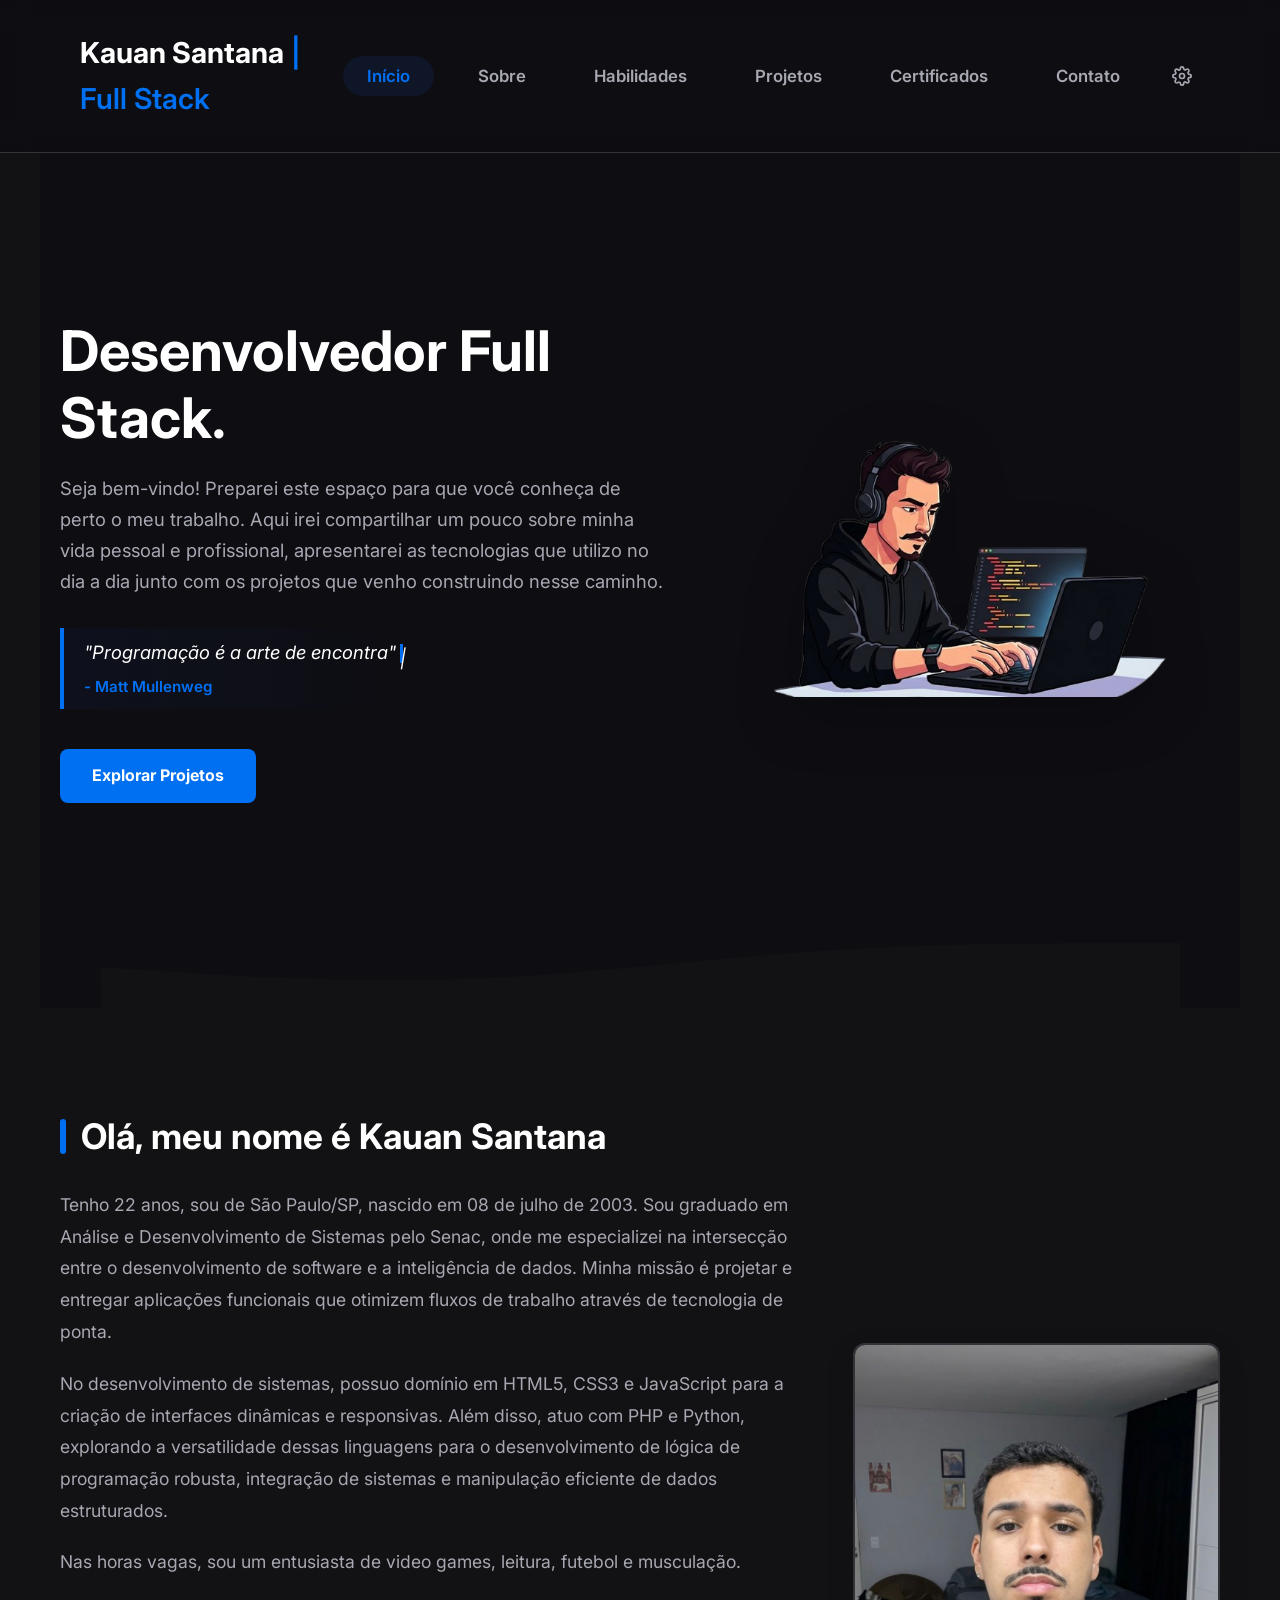
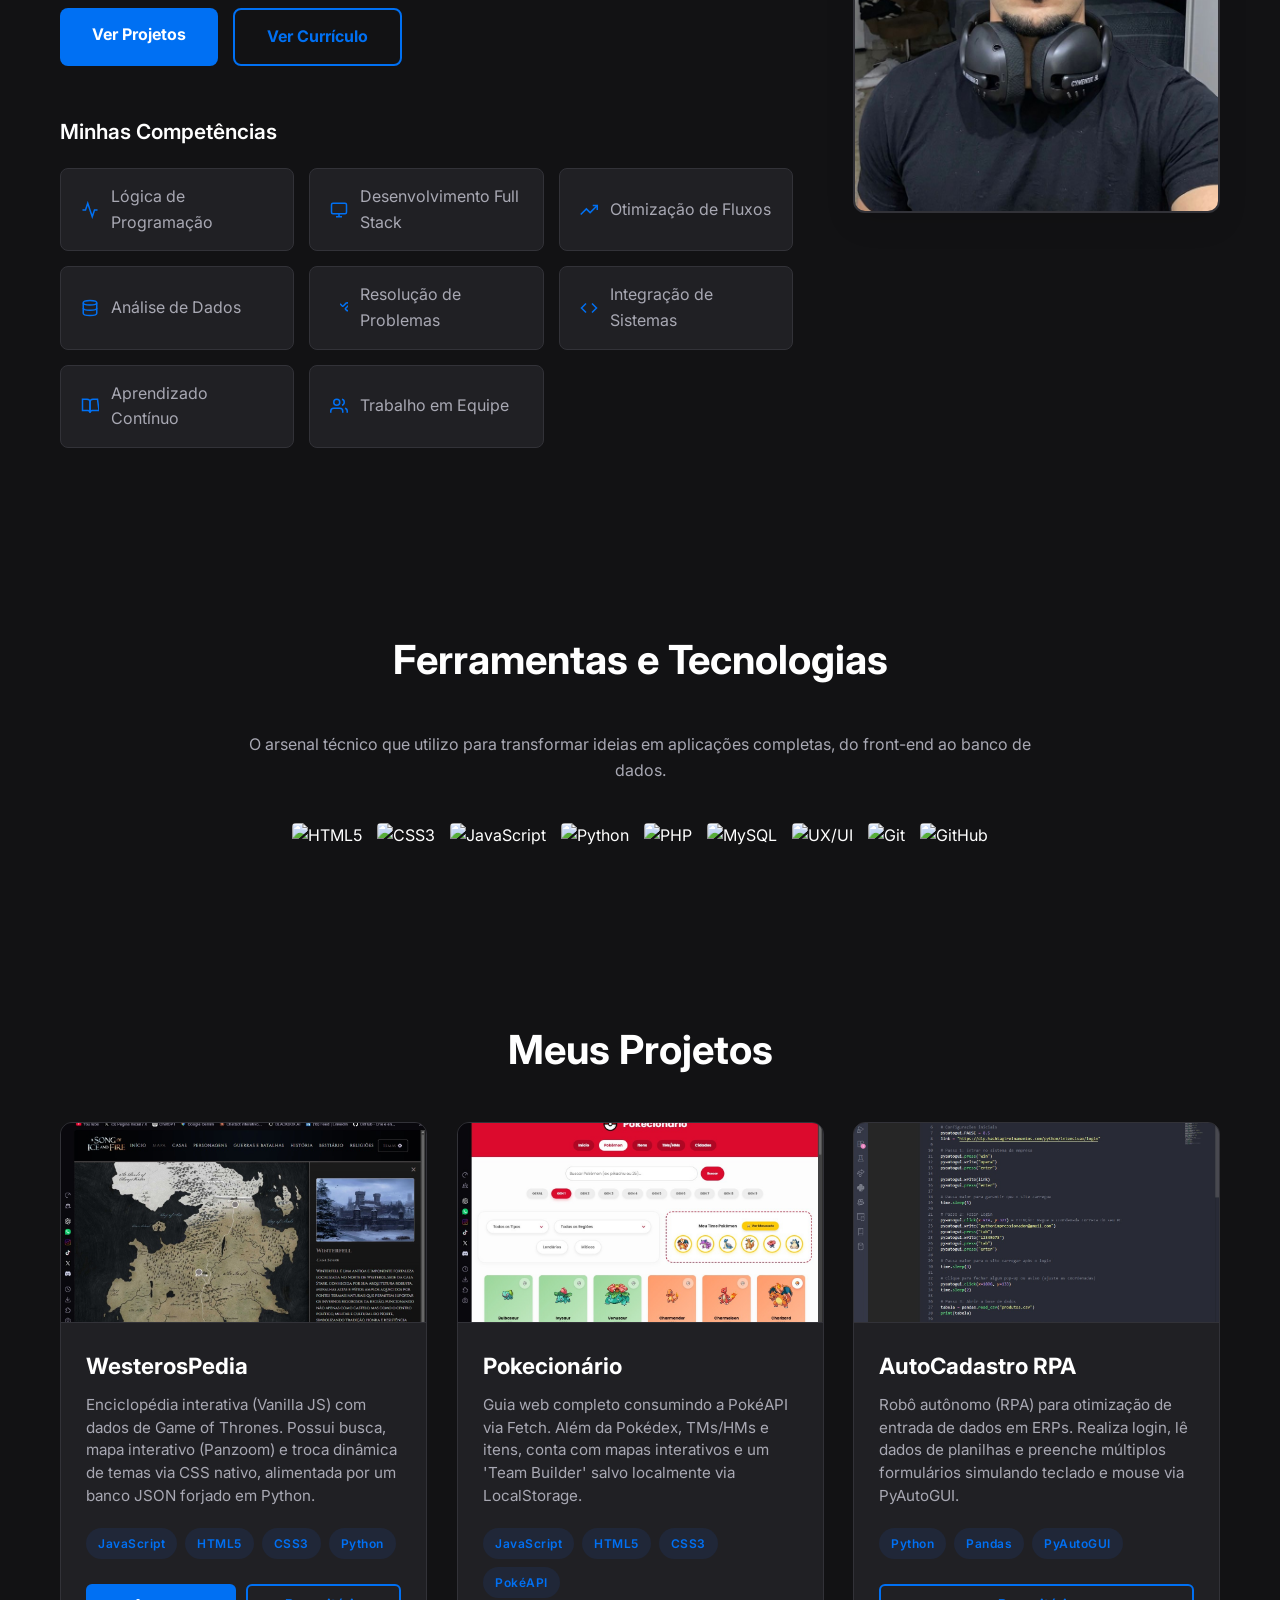
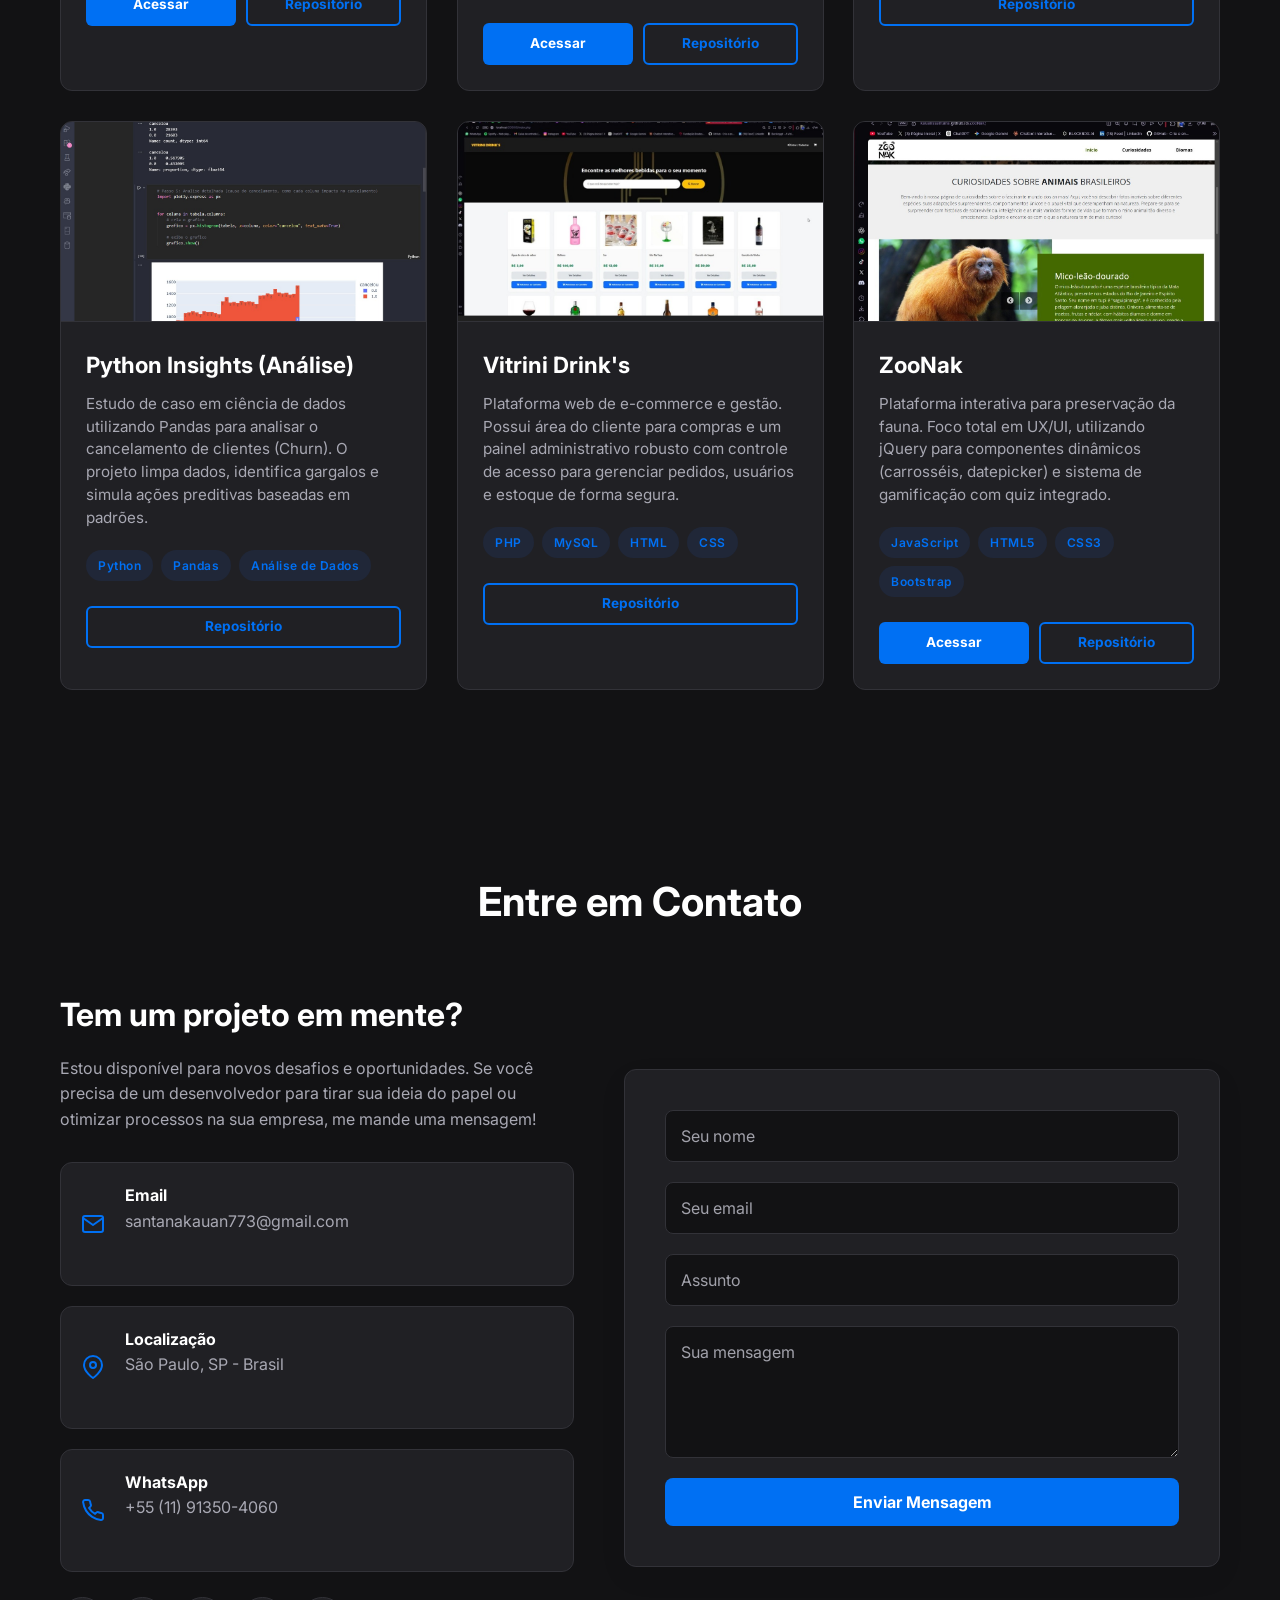
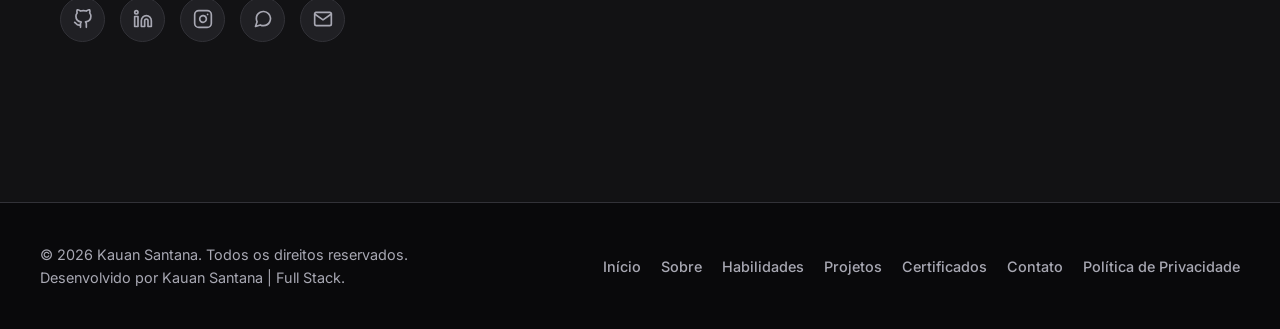
==== index.html @ 3b760c07 "commit teste" ====
<!DOCTYPE html>
<html lang="pt-BR">
<head>
    <meta charset="UTF-8">
    <meta name="viewport" content="width=device-width, initial-scale=1.0">
    <title>Kauan Santana │ Desenvolvedor Full Stack</title>
    
    <link rel="icon" type="image/jpeg" href="imagens/icone.jpg">
    <link rel="stylesheet" href="style.css">
    <link href="https://fonts.googleapis.com/css2?family=Inter:wght@400;600;700&display=swap" rel="stylesheet">
</head>
<body>

    <header>
        <div class="logo">Kauan Santana<span class="destaque"> | Full Stack</span></div>
        <nav>
            <ul>
                <li><a href="#inicio" class="ativo" data-i18n="nav_home">Início</a></li>
                <li><a href="#sobre" data-i18n="nav_about">Sobre</a></li>
                <li><a href="#habilidades" data-i18n="nav_skills">Habilidades</a></li>
                <li><a href="#projetos" data-i18n="nav_projects">Projetos</a></li>
                <li><a href="https://www.linkedin.com/in/kauan-santana-ab8915325/details/certifications/" target="_blank" data-i18n="nav_certs">Certificados</a></li>
                <li><a href="#contato" data-i18n="nav_contact">Contato</a></li>
                
                <li class="settings-menu">
                    <button id="settings-btn" aria-label="Configurações">
                        <svg width="20" height="20" viewBox="0 0 24 24" fill="none" stroke="currentColor" stroke-width="2" stroke-linecap="round" stroke-linejoin="round">
                            <circle cx="12" cy="12" r="3"></circle>
                            <path d="M19.4 15a1.65 1.65 0 0 0 .33 1.82l.06.06a2 2 0 0 1 0 2.83 2 2 0 0 1-2.83 0l-.06-.06a1.65 1.65 0 0 0-1.82-.33 1.65 1.65 0 0 0-1 1.51V21a2 2 0 0 1-2 2 2 2 0 0 1-2-2v-.09A1.65 1.65 0 0 0 9 19.4a1.65 1.65 0 0 0-1.82.33l-.06.06a2 2 0 0 1-2.83 0 2 2 0 0 1 0-2.83l.06-.06a1.65 1.65 0 0 0 .33-1.82 1.65 1.65 0 0 0-1.51-1H3a2 2 0 0 1-2-2 2 2 0 0 1 2-2h.09A1.65 1.65 0 0 0 4.6 9a1.65 1.65 0 0 0-.33-1.82l-.06-.06a2 2 0 0 1 0-2.83 2 2 0 0 1 2.83 0l.06.06a1.65 1.65 0 0 0 1.82.33H9a1.65 1.65 0 0 0 1-1.51V3a2 2 0 0 1 2-2 2 2 0 0 1 2 2v.09a1.65 1.65 0 0 0 1 1.51 1.65 1.65 0 0 0 1.82-.33l.06-.06a2 2 0 0 1 2.83 0 2 2 0 0 1 0 2.83l-.06.06a1.65 1.65 0 0 0-.33 1.82V9a1.65 1.65 0 0 0 1.51 1H21a2 2 0 0 1 2 2 2 2 0 0 1-2 2h-.09a1.65 1.65 0 0 0-1.51 1z"></path>
                        </svg>
                    </button>
                    
                    <div id="settings-dropdown" class="dropdown-content hidden">
                        <div class="setting-group">
                            <label data-i18n="config_theme">Tema:</label>
                            <select id="theme-select">
                                <option value="dark" data-i18n="theme_dark">Dark</option>
                                <option value="light" data-i18n="theme_light">Light</option>
                            </select>
                        </div>
                        <div class="setting-group">
                            <label data-i18n="config_lang">Idioma:</label>
                            <select id="lang-select">
                                <option value="pt">Português</option>
                                <option value="en">English</option>
                            </select>
                        </div>
                    </div>
                </li>
            </ul>
        </nav>
    </header>

    <section id="inicio" class="hero">
        <div class="hero-container">
            
            <div class="hero-texto">
                <h1 data-i18n="hero_title">Desenvolvedor Full Stack.</h1>
                
                <p class="hero-welcome" data-i18n="hero_welcome">Seja bem-vindo! Preparei este espaço para que você conheça de perto o meu trabalho. Aqui irei compartilhar um pouco sobre minha vida pessoal e profissional, apresentarei as tecnologias que utilizo no dia a dia junto com os projetos que venho construindo nesse caminho.</p>

                <div class="typing-container">
                    "<span id="typing-text"></span>"<span class="cursor">|</span> <br><strong>- Matt Mullenweg</strong>
                </div>

                <div class="hero-botoes">
                    <a href="#projetos" class="btn" data-i18n="hero_btn1">Explorar Projetos</a>
                </div>
            </div>

            <div class="hero-imagem">
                <img src="imagens/banner.png" alt="Ilustração Kauan Santana" class="hero-banner">
            </div>
        </div>

        <div class="hero-curve">
            <svg viewBox="0 0 1440 120" fill="none" xmlns="http://www.w3.org/2000/svg">
                <path d="M0,64L80,69.3C160,75,320,85,480,80C640,75,800,53,960,42.7C1120,32,1280,32,1360,32L1440,32L1440,120L1360,120C1280,120,1120,120,960,120C800,120,640,120,480,120C320,120,160,120,80,120L0,120Z" fill="currentColor"></path>
            </svg>
        </div>
    </section>

    <section id="sobre" class="sobre-section">
        <div class="sobre-container">
            
            <div class="sobre-texto">
                <div class="sobre-header">
                    <span class="barra-azul"></span>
                    <h3 data-i18n="about_title">Olá, meu nome é Kauan Santana</h3>
                </div>
                
                <p data-i18n="about_p1">Tenho 22 anos, sou de São Paulo/SP, nascido em 08 de julho de 2003. Sou graduado em Análise e Desenvolvimento de Sistemas pelo Senac, onde me especializei na intersecção entre o desenvolvimento de software e a inteligência de dados. Minha missão é projetar e entregar aplicações funcionais que otimizem fluxos de trabalho através de tecnologia de ponta.</p>
                
                <p data-i18n="about_p2">No desenvolvimento de sistemas, possuo domínio em HTML5, CSS3 e JavaScript para a criação de interfaces dinâmicas e responsivas. Além disso, atuo com PHP e Python, explorando a versatilidade dessas linguagens para o desenvolvimento de lógica de programação robusta, integração de sistemas e manipulação eficiente de dados estruturados.</p>
                
                <p data-i18n="about_p3">Nas horas vagas, sou um entusiasta de video games, leitura, futebol e musculação.</p>

                <div class="sobre-botoes">
                    <a href="#projetos" class="btn" data-i18n="about_btn1">Ver Projetos</a>
                    <a href="https://drive.google.com/file/d/1R3g9E_vqdzF46oTMF7gUCx6yBJMpSWuJ/view?usp=sharing" target="_blank" class="btn-secundario" data-i18n="about_btn2">Ver Currículo</a>
                </div>

                <div class="sobre-skills">
                    <h4 data-i18n="comp_title">Minhas Competências</h4>
                    <ul>
                        <li><svg viewBox="0 0 24 24" fill="none" stroke="currentColor" stroke-width="2"><polyline points="22 12 18 12 15 21 9 3 6 12 2 12"></polyline></svg> <span data-i18n="c1">Lógica de Programação</span></li>
                        <li><svg viewBox="0 0 24 24" fill="none" stroke="currentColor" stroke-width="2"><rect x="2" y="3" width="20" height="14" rx="2" ry="2"></rect><line x1="8" y1="21" x2="16" y2="21"></line><line x1="12" y1="17" x2="12" y2="21"></line></svg> <span data-i18n="c2">Desenvolvimento Full Stack</span></li>
                        <li><svg viewBox="0 0 24 24" fill="none" stroke="currentColor" stroke-width="2"><polyline points="23 6 13.5 15.5 8.5 10.5 1 18"></polyline><polyline points="17 6 23 6 23 12"></polyline></svg> <span data-i18n="c3">Otimização de Fluxos</span></li>
                        <li><svg viewBox="0 0 24 24" fill="none" stroke="currentColor" stroke-width="2"><ellipse cx="12" cy="5" rx="9" ry="3"></ellipse><path d="M21 12c0 1.66-4 3-9 3s-9-1.34-9-3"></path><path d="M3 5v14c0 1.66 4 3 9 3s9-1.34 9-3V5"></path></svg> <span data-i18n="c4">Análise de Dados</span></li>
                        <li><svg viewBox="0 0 24 24" fill="none" stroke="currentColor" stroke-width="2"><path d="M14.7 6.3a1 1 0 0 0 0 1.4l1.6 1.6a1 1 0 0 0 1.4 0l3.77-3.77a2 2 0 0 1 2.83 0l.3.3a2 2 0 0 1 0 2.83l-3.77 3.77a1 1 0 0 0 0 1.4l1.6 1.6a1 1 0 0 0 1.4 0l3.77-3.77a2 2 0 0 1 2.83 0l.3.3a2 2 0 0 1 0 2.83l-3.77 3.77a1 1 0 0 0 0 1.4l1.6 1.6a1 1 0 0 0 1.4 0l3.77-3.77a2 2 0 0 1 2.83 0l.3.3a2 2 0 0 1 0 2.83l-3.77 3.77a1 1 0 0 0 0 1.4l1.6 1.6a1 1 0 0 0 1.4 0l3.77-3.77a2 2 0 0 1 2.83 0l.3.3a2 2 0 0 1 0 2.83l-3.77 3.77"></path></svg> <span data-i18n="c5">Resolução de Problemas</span></li>
                        <li><svg viewBox="0 0 24 24" fill="none" stroke="currentColor" stroke-width="2"><polyline points="16 18 22 12 16 6"></polyline><polyline points="8 6 2 12 8 18"></polyline></svg> <span data-i18n="c6">Integração de Sistemas</span></li>
                        <li><svg viewBox="0 0 24 24" fill="none" stroke="currentColor" stroke-width="2"><path d="M2 3h6a4 4 0 0 1 4 4v14a3 3 0 0 0-3-3H2z"></path><path d="M22 3h-6a4 4 0 0 0-4 4v14a3 3 0 0 1 3-3h9z"></path></svg> <span data-i18n="c7">Aprendizado Contínuo</span></li>
                        <li><svg viewBox="0 0 24 24" fill="none" stroke="currentColor" stroke-width="2"><path d="M17 21v-2a4 4 0 0 0-4-4H5a4 4 0 0 0-4 4v2"></path><circle cx="9" cy="7" r="4"></circle><path d="M23 21v-2a4 4 0 0 0-3-3.87"></path><path d="M16 3.13a4 4 0 0 1 0 7.75"></path></svg> <span data-i18n="c8">Trabalho em Equipe</span></li>
                    </ul>
                </div>
            </div>

            <div class="sobre-foto">
                <img src="imagens/kauan.jpg" alt="Foto de Kauan Santana">
            </div>

        </div>
    </section>

    <section id="habilidades" class="habilidades-section">
        <h2 data-i18n="tech_title">Ferramentas e Tecnologias</h2>
        <p class="habilidades-desc" data-i18n="tech_desc">Tecnologias que utilizo no meu dia a dia para construir soluções eficientes.</p>
        
        <div class="skills-badges-img">
            <img src="https://img.shields.io/badge/HTML5-E34F26?style=for-the-badge&logo=html5&logoColor=white" alt="HTML5">
            <img src="https://img.shields.io/badge/CSS3-1572B6?style=for-the-badge&logo=css3&logoColor=white" alt="CSS3">
            <img src="https://img.shields.io/badge/JavaScript-F7DF1E?style=for-the-badge&logo=javascript&logoColor=black" alt="JavaScript">
            <img src="https://img.shields.io/badge/Python-3776AB?style=for-the-badge&logo=python&logoColor=white" alt="Python">
            <img src="https://img.shields.io/badge/PHP-777BB4?style=for-the-badge&logo=php&logoColor=white" alt="PHP">
            <img src="https://img.shields.io/badge/MySQL-4479A1?style=for-the-badge&logo=mysql&logoColor=white" alt="MySQL">
            <img src="https://img.shields.io/badge/UX%2FUI-e11d48?style=for-the-badge&logo=figma&logoColor=white" alt="UX/UI">
            <img src="https://img.shields.io/badge/Git-F05032?style=for-the-badge&logo=git&logoColor=white" alt="Git">
            <img src="https://img.shields.io/badge/GitHub-181717?style=for-the-badge&logo=github&logoColor=white" alt="GitHub">
        </div>

    </section>

    <section id="projetos" class="projetos-section">
        <h2 data-i18n="proj_title">Meus projetos</h2>
        <div class="grid-projetos">
            
            <div class="cartao-projeto reveal">
                <a href="https://github.com/kauanssantana/westeros-pedia.git" target="_blank" class="container-imagem">
                    <img src="imagens/westeros.jpg" alt="Capa WesterosPedia">
                    <div class="overlay">
                        <svg width="40" height="40" viewBox="0 0 24 24" fill="none" stroke="white" stroke-width="2" stroke-linecap="round" stroke-linejoin="round"><path d="M18 13v6a2 2 0 0 1-2 2H5a2 2 0 0 1-2-2V8a2 2 0 0 1 2-2h6"></path><polyline points="15 3 21 3 21 9"></polyline><line x1="10" y1="14" x2="21" y2="3"></line></svg>
                    </div>
                </a>
                <div class="conteudo-projeto">
                    <h3>WesterosPedia</h3>
                    <p data-i18n="p_westeros">Enciclopédia interativa (Vanilla JS) com dados de Game of Thrones. Possui busca, mapa interativo (Panzoom) e troca dinâmica de temas via CSS nativo, alimentada por um banco JSON forjado em Python.</p>
                    <div class="tags">
                        <span>JavaScript</span><span>HTML5</span><span>CSS3</span><span>Python</span>
                    </div>
                    <div class="botoes-projeto">
                        <a href="https://kauanssantana.github.io/westeros-pedia/" target="_blank" class="btn btn-sm" data-i18n="btn_access">Acessar</a>
                        <a href="https://github.com/kauanssantana/westeros-pedia.git" target="_blank" class="btn-secundario btn-sm" data-i18n="btn_repo">Repositório</a>
                    </div>
                </div>
            </div>

            <div class="cartao-projeto reveal">
                <a href="https://github.com/kauanssantana/pokecionario.git" target="_blank" class="container-imagem">
                    <img src="imagens/pokecionario.jpg" alt="Capa Pokecionário">
                    <div class="overlay">
                        <svg width="40" height="40" viewBox="0 0 24 24" fill="none" stroke="white" stroke-width="2" stroke-linecap="round" stroke-linejoin="round"><path d="M18 13v6a2 2 0 0 1-2 2H5a2 2 0 0 1-2-2V8a2 2 0 0 1 2-2h6"></path><polyline points="15 3 21 3 21 9"></polyline><line x1="10" y1="14" x2="21" y2="3"></line></svg>
                    </div>
                </a>
                <div class="conteudo-projeto">
                    <h3>Pokecionário</h3>
                    <p data-i18n="p_poke">Guia web completo consumindo a PokéAPI via Fetch. Além da Pokédex, TMs/HMs e itens, conta com mapas interativos e um "Team Builder" salvo localmente via LocalStorage.</p>
                    <div class="tags">
                        <span>JavaScript</span><span>HTML5</span><span>CSS3</span><span>PokéAPI</span>
                    </div>
                    <div class="botoes-projeto">
                        <a href="https://kauanssantana.github.io/pokecionario/" target="_blank" class="btn btn-sm" data-i18n="btn_access">Acessar</a>
                        <a href="https://github.com/kauanssantana/pokecionario.git" target="_blank" class="btn-secundario btn-sm" data-i18n="btn_repo">Repositório</a>
                    </div>
                </div>
            </div>

            <div class="cartao-projeto reveal">
                <a href="https://github.com/kauanssantana/bot-automacao.git" target="_blank" class="container-imagem">
                    <img src="imagens/bot-rpa.jpg" alt="Capa AutoCadastro RPA">
                    <div class="overlay">
                        <svg width="40" height="40" viewBox="0 0 24 24" fill="none" stroke="white" stroke-width="2" stroke-linecap="round" stroke-linejoin="round"><path d="M18 13v6a2 2 0 0 1-2 2H5a2 2 0 0 1-2-2V8a2 2 0 0 1 2-2h6"></path><polyline points="15 3 21 3 21 9"></polyline><line x1="10" y1="14" x2="21" y2="3"></line></svg>
                    </div>
                </a>
                <div class="conteudo-projeto">
                    <h3>AutoCadastro RPA</h3>
                    <p data-i18n="p_rpa">Robô autônomo (RPA) para otimização de entrada de dados em ERPs. Realiza login, lê dados de planilhas e preenche múltiplos formulários simulando teclado e mouse via PyAutoGUI.</p>
                    <div class="tags">
                        <span>Python</span><span>Pandas</span><span>PyAutoGUI</span>
                    </div>
                    <div class="botoes-projeto">
                        <a href="https://github.com/kauanssantana/bot-automacao.git" target="_blank" class="btn-secundario btn-sm" data-i18n="btn_repo">Repositório</a>
                    </div>
                </div>
            </div>

            <div class="cartao-projeto reveal">
                <a href="https://github.com/kauanssantana/python-insights.git" target="_blank" class="container-imagem">
                    <img src="imagens/python-insights.jpg" alt="Capa Python Insights">
                    <div class="overlay">
                        <svg width="40" height="40" viewBox="0 0 24 24" fill="none" stroke="white" stroke-width="2" stroke-linecap="round" stroke-linejoin="round"><path d="M18 13v6a2 2 0 0 1-2 2H5a2 2 0 0 1-2-2V8a2 2 0 0 1 2-2h6"></path><polyline points="15 3 21 3 21 9"></polyline><line x1="10" y1="14" x2="21" y2="3"></line></svg>
                    </div>
                </a>
                <div class="conteudo-projeto">
                    <h3>Python Insights (Análise)</h3>
                    <p data-i18n="p_data">Estudo de caso em ciência de dados utilizando Pandas para analisar o cancelamento de clientes (Churn). O projeto limpa dados, identifica gargalos e simula ações preditivas baseadas em padrões.</p>
                    <div class="tags">
                        <span>Python</span><span>Pandas</span><span>Análise de Dados</span>
                    </div>
                    <div class="botoes-projeto">
                        <a href="https://github.com/kauanssantana/python-insights.git" target="_blank" class="btn-secundario btn-sm" data-i18n="btn_repo">Repositório</a>
                    </div>
                </div>
            </div>

            <div class="cartao-projeto reveal">
                <a href="https://github.com/kauanssantana/Vitrini-Drink-s-.git" target="_blank" class="container-imagem">
                    <img src="imagens/vitrini.jpg" alt="Capa Vitrini Drink's">
                    <div class="overlay">
                        <svg width="40" height="40" viewBox="0 0 24 24" fill="none" stroke="white" stroke-width="2" stroke-linecap="round" stroke-linejoin="round"><path d="M18 13v6a2 2 0 0 1-2 2H5a2 2 0 0 1-2-2V8a2 2 0 0 1 2-2h6"></path><polyline points="15 3 21 3 21 9"></polyline><line x1="10" y1="14" x2="21" y2="3"></line></svg>
                    </div>
                </a>
                <div class="conteudo-projeto">
                    <h3>Vitrini Drink's</h3>
                    <p data-i18n="p_drink">Plataforma web de e-commerce e gestão. Possui área do cliente para compras e um painel administrativo robusto com controle de acesso para gerenciar pedidos, usuários e estoque de forma segura.</p>
                    <div class="tags">
                        <span>PHP</span><span>MySQL</span><span>HTML</span><span>CSS</span>
                    </div>
                    <div class="botoes-projeto">
                        <a href="https://github.com/kauanssantana/Vitrini-Drink-s-.git" target="_blank" class="btn-secundario btn-sm" data-i18n="btn_repo">Repositório</a>
                    </div>
                </div>
            </div>

            <div class="cartao-projeto reveal">
                <a href="https://github.com/kauanssantana/ZooNak.git" target="_blank" class="container-imagem">
                    <img src="imagens/zoonak.jpg" alt="Capa ZooNak">
                    <div class="overlay">
                        <svg width="40" height="40" viewBox="0 0 24 24" fill="none" stroke="white" stroke-width="2" stroke-linecap="round" stroke-linejoin="round"><path d="M18 13v6a2 2 0 0 1-2 2H5a2 2 0 0 1-2-2V8a2 2 0 0 1 2-2h6"></path><polyline points="15 3 21 3 21 9"></polyline><line x1="10" y1="14" x2="21" y2="3"></line></svg>
                    </div>
                </a>
                <div class="conteudo-projeto">
                    <h3>ZooNak</h3>
                    <p data-i18n="p_zoo">Plataforma interativa para preservação da fauna. Foco total em UX/UI, utilizando jQuery para componentes dinâmicos (carrosséis, datepicker) e sistema de gamificação com quiz integrado.</p>
                    <div class="tags">
                        <span>JavaScript</span><span>HTML5</span><span>CSS3</span><span>Bootstrap</span>
                    </div>
                    <div class="botoes-projeto">
                        <a href="https://kauanssantana.github.io/ZooNak/" target="_blank" class="btn btn-sm" data-i18n="btn_access">Acessar</a>
                        <a href="https://github.com/kauanssantana/ZooNak.git" target="_blank" class="btn-secundario btn-sm" data-i18n="btn_repo">Repositório</a>
                    </div>
                </div>
            </div>

        </div>
    </section>

    <section id="contato" class="contato-section">
        <div class="contato-header">
            <h2 data-i18n="contact_title">Entre em Contato</h2>
        </div>

        <div class="contato-container">
            
            <div class="contato-info">
                <h3 data-i18n="contact_sub">Tem um projeto em mente?</h3>
                <p data-i18n="contact_desc">Estou disponível para novos desafios e oportunidades. Se você precisa de um desenvolvedor para tirar sua ideia do papel ou otimizar processos na sua empresa, me mande uma mensagem!</p>

                <div class="info-cards">
                    <div class="card">
                        <svg width="24" height="24" viewBox="0 0 24 24" fill="none" stroke="currentColor" stroke-width="2" stroke-linecap="round" stroke-linejoin="round"><path d="M4 4h16c1.1 0 2 .9 2 2v12c0 1.1-.9 2-2 2H4c-1.1 0-2-.9-2-2V6c0-1.1.9-2 2-2z"></path><polyline points="22,6 12,13 2,6"></polyline></svg>
                        <div>
                            <h4>Email</h4>
                            <p>santanakauan773@gmail.com</p>
                        </div>
                    </div>

                    <div class="card">
                        <svg width="24" height="24" viewBox="0 0 24 24" fill="none" stroke="currentColor" stroke-width="2" stroke-linecap="round" stroke-linejoin="round"><path d="M21 10c0 7-9 13-9 13s-9-6-9-13a9 9 0 0 1 18 0z"></path><circle cx="12" cy="10" r="3"></circle></svg>
                        <div>
                            <h4 data-i18n="c_loc">Localização</h4>
                            <p data-i18n="c_city">São Paulo, SP - Brasil</p>
                        </div>
                    </div>

                    <div class="card">
                        <svg width="24" height="24" viewBox="0 0 24 24" fill="none" stroke="currentColor" stroke-width="2" stroke-linecap="round" stroke-linejoin="round"><path d="M22 16.92v3a2 2 0 0 1-2.18 2 19.79 19.79 0 0 1-8.63-3.07 19.5 19.5 0 0 1-6-6 19.79 19.79 0 0 1-3.07-8.67A2 2 0 0 1 4.11 2h3a2 2 0 0 1 2 1.72 12.84 12.84 0 0 0 .7 2.81 2 2 0 0 1-.45 2.11L8.09 9.91a16 16 0 0 0 6 6l1.27-1.27a2 2 0 0 1 2.11-.45 12.84 12.84 0 0 0 2.81.7A2 2 0 0 1 22 16.92z"></path></svg>
                        <div>
                            <h4>WhatsApp</h4>
                            <p>+55 (11) 91350-4060</p>
                        </div>
                    </div>
                </div>

                <div class="redes-sociais">
                    <a href="https://github.com/kauanssantana" target="_blank" aria-label="GitHub">
                        <svg width="20" height="20" viewBox="0 0 24 24" fill="none" stroke="currentColor" stroke-width="2" stroke-linecap="round" stroke-linejoin="round"><path d="M9 19c-5 1.5-5-2.5-7-3m14 6v-3.87a3.37 3.37 0 0 0-.94-2.61c3.14-.35 6.44-1.54 6.44-7A5.44 5.44 0 0 0 20 4.77 5.07 5.07 0 0 0 19.91 1S18.73.65 16 2.48a13.38 13.38 0 0 0-7 0C6.27.65 5.09 1 5.09 1A5.07 5.07 0 0 0 5 4.77a5.44 5.44 0 0 0-1.5 3.78c0 5.42 3.3 6.61 6.44 7A3.37 3.37 0 0 0 9 18.13V22"></path></svg>
                    </a>
                    <a href="https://www.linkedin.com/in/kauan-santana-ab8915325/" target="_blank" aria-label="LinkedIn">
                        <svg width="20" height="20" viewBox="0 0 24 24" fill="none" stroke="currentColor" stroke-width="2" stroke-linecap="round" stroke-linejoin="round"><path d="M16 8a6 6 0 0 1 6 6v7h-4v-7a2 2 0 0 0-2-2 2 2 0 0 0-2 2v7h-4v-7a6 6 0 0 1 6-6z"></path><rect x="2" y="9" width="4" height="12"></rect><circle cx="4" cy="4" r="2"></circle></svg>
                    </a>
                    <a href="https://instagram.com/kauan.santana12" target="_blank" aria-label="Instagram">
                        <svg width="20" height="20" viewBox="0 0 24 24" fill="none" stroke="currentColor" stroke-width="2" stroke-linecap="round" stroke-linejoin="round"><rect x="2" y="2" width="20" height="20" rx="5" ry="5"></rect><path d="M16 11.37A4 4 0 1 1 12.63 8 4 4 0 0 1 16 11.37z"></path><line x1="17.5" y1="6.5" x2="17.51" y2="6.5"></line></svg>
                    </a>
                    <a href="https://w.app/kauansantana" target="_blank" aria-label="WhatsApp">
                        <svg width="20" height="20" viewBox="0 0 24 24" fill="none" stroke="currentColor" stroke-width="2" stroke-linecap="round" stroke-linejoin="round"><path d="M21 11.5a8.38 8.38 0 0 1-.9 3.8 8.5 8.5 0 0 1-7.6 4.7 8.38 8.38 0 0 1-3.8-.9L3 21l1.9-5.7a8.38 8.38 0 0 1-.9-3.8 8.5 8.5 0 0 1 4.7-7.6 8.38 8.38 0 0 1 3.8-.9h.5a8.48 8.48 0 0 1 8 8v.5z"></path></svg>
                    </a>
                    <a href="https://mail.google.com/mail/u/0/#inbox?compose=VpCqJKjvlrWFCvcJtrXwHKgzbDWWWJWsksgDhzHCkJPNKqssjhQgQKGGTGdhZNWGLWDwDSb" target="_blank" aria-label="Email">
                        <svg width="20" height="20" viewBox="0 0 24 24" fill="none" stroke="currentColor" stroke-width="2" stroke-linecap="round" stroke-linejoin="round"><path d="M4 4h16c1.1 0 2 .9 2 2v12c0 1.1-.9 2-2 2H4c-1.1 0-2-.9-2-2V6c0-1.1.9-2 2-2z"></path><polyline points="22,6 12,13 2,6"></polyline></svg>
                    </a>
                </div>
            </div>

            <div class="contato-form">
                <form name="contato" method="POST" data-netlify="true">
                    <input type="text" name="nome" data-i18n-placeholder="f_name" placeholder="Seu nome" required>
                    <input type="email" name="email" data-i18n-placeholder="f_email" placeholder="Seu email" required>
                    <input type="text" name="assunto" data-i18n-placeholder="f_subj" placeholder="Assunto" required>
                    <textarea name="mensagem" data-i18n-placeholder="f_msg" placeholder="Sua mensagem" rows="5" required></textarea>
                    <button type="submit" class="btn" style="width: 100%;" data-i18n="f_btn">Enviar Mensagem</button>
                </form>
            </div>

        </div>
    </section>

    <footer>
        <div class="footer-container">
            <div class="footer-texto">
                <p data-i18n="foot_copy">&copy; 2026 Kauan Santana. Todos os direitos reservados.</p>
                <p data-i18n="foot_dev">Desenvolvido por <span>Kauan Santana | Full Stack</span>.</p>
            </div>
            <div class="footer-links">
                <a href="#inicio" data-i18n="nav_home">Início</a>
                <a href="#sobre" data-i18n="nav_about">Sobre</a>
                <a href="#habilidades" data-i18n="nav_skills">Habilidades</a>
                <a href="#projetos" data-i18n="nav_projects">Projetos</a>
                <a href="https://www.linkedin.com/in/kauan-santana-ab8915325/details/certifications/" target="_blank" data-i18n="nav_certs">Certificados</a>
                <a href="#contato" data-i18n="nav_contact">Contato</a>
                <a href="privacidade.html" data-i18n="foot_priv">Política de Privacidade</a>
            </div>
        </div>
    </footer>

        <button id="back-to-top" title="Voltar ao Topo">
        <svg width="24" height="24" viewBox="0 0 24 24" fill="none" stroke="currentColor" stroke-width="2" stroke-linecap="round" stroke-linejoin="round">
            <polyline points="18 15 12 9 6 15"></polyline>
        </svg>
    </button>

    <script src="script.js"></script>
</body>
</html>
---- style.css ----
/* =========================================
   VARIÁVEIS DE CORES (TEMA DARK E LIGHT)
========================================= */
:root {
    --bg-color: #121214;
    --header-bg: #0d0d12;
    --text-main: #ffffff;
    --text-muted: #a8a8b3;
    --card-bg: #202024;
    --border-color: #323238;
    --accent-color: #0070f3;
    --input-bg: #121214;
    --footer-bg: #09090b;
    --dropdown-bg: #202024;
}

body.light-mode {
    --bg-color: #f4f4f5; 
    --header-bg: #ffffff; 
    --text-main: #18181b; 
    --text-muted: #71717a; 
    --card-bg: #ffffff; 
    --border-color: #e4e4e7; 
    --accent-color: #2563eb; 
    --input-bg: #fafafa;
    --footer-bg: #ffffff;
    --dropdown-bg: #ffffff;
}

/* =========================================
   RESET BÁSICO E CONFIGURAÇÕES GERAIS
========================================= */
* {
    margin: 0;
    padding: 0;
    box-sizing: border-box;
    font-family: 'Inter', sans-serif;
}

html {
    scroll-behavior: smooth;
}

body {
    background-color: var(--bg-color);
    color: var(--text-main);
    line-height: 1.6;
    transition: background-color 0.4s ease, color 0.4s ease;
}

section {
    padding: 80px 20px;
    max-width: 1200px;
    margin: 0 auto;
}

h2 {
    text-align: center;
    margin-bottom: 40px;
    font-size: 2.5rem;
    color: var(--text-main);
    transition: color 0.4s ease;
}

::-webkit-scrollbar {
    width: 10px;
}
::-webkit-scrollbar-track {
    background: var(--bg-color);
}
::-webkit-scrollbar-thumb {
    background: var(--border-color);
    border-radius: 5px;
}
::-webkit-scrollbar-thumb:hover {
    background: var(--accent-color);
}

/* =========================================
   CABEÇALHO E NAVEGAÇÃO 
========================================= */
header {
    background-color: rgba(13, 13, 18, 0.85);
    backdrop-filter: blur(12px); 
    -webkit-backdrop-filter: blur(12px);
    padding: 30px 80px; 
    display: flex;
    justify-content: space-between;
    align-items: center;
    border-bottom: 1px solid var(--border-color); 
    position: sticky; 
    top: 0;
    z-index: 100;     
    transition: background-color 0.4s ease, border-color 0.4s ease;
}

body.light-mode header {
    background-color: rgba(255, 255, 255, 0.85);
}

header .logo {
    font-size: 1.8rem; 
    font-weight: 700;
    color: var(--text-main);
    transition: color 0.4s ease;
}

header .logo .destaque {
    color: var(--accent-color); 
    font-weight: 600;
}

nav ul {
    list-style: none;
    display: flex;
    gap: 20px; /* Aumentado: afasta mais os links um do outro */
    align-items: center;
}

nav a {
    color: var(--text-muted);
    text-decoration: none;
    font-weight: 600;
    font-size: 1.05rem; /* Aumentado de 0.95rem para facilitar a leitura */
    padding: 10px 24px; /* Links mais "gordinhos" e clicáveis */
    border-radius: 30px; 
    transition: all 0.3s ease;
}

nav a:hover {
    color: var(--accent-color);
}

nav a.ativo {
    background-color: rgba(37, 99, 235, 0.1); 
    color: var(--accent-color); 
}

/* =========================================
   MENU DE CONFIGURAÇÕES (ENGRENAGEM REFINADA)
========================================= */
.settings-menu {
    position: relative;
    display: flex;
    align-items: center;
}

#settings-btn {
    background: none;
    border: none;
    color: var(--text-muted);
    cursor: pointer;
    padding: 8px;
    display: flex;
    align-items: center;
    justify-content: center;
    border-radius: 50%;
    transition: background-color 0.3s ease, color 0.3s ease, transform 0.4s ease;
}

#settings-btn:hover {
    color: var(--accent-color);
    background-color: rgba(37, 99, 235, 0.1);
    transform: rotate(90deg); 
}

.dropdown-content {
    position: absolute;
    top: 50px;
    right: 0;
    background-color: var(--dropdown-bg);
    border: 1px solid var(--border-color);
    border-radius: 12px;
    padding: 20px;
    width: 220px;
    box-shadow: 0 10px 30px rgba(0,0,0,0.1);
    z-index: 200;
    opacity: 1;
    visibility: visible;
    transform: translateY(0);
    transition: all 0.3s cubic-bezier(0.16, 1, 0.3, 1);
}

.dropdown-content.hidden {
    opacity: 0;
    visibility: hidden;
    transform: translateY(-15px);
    pointer-events: none;
}

.setting-group {
    display: flex;
    flex-direction: column;
    gap: 8px;
    margin-bottom: 20px;
}

.setting-group:last-child {
    margin-bottom: 0;
}

.setting-group label {
    font-size: 0.85rem;
    color: var(--text-muted);
    font-weight: 600;
    text-transform: uppercase;
    letter-spacing: 1px;
}

.setting-group select {
    appearance: none; 
    -webkit-appearance: none;
    -moz-appearance: none;
    background-color: var(--input-bg);
    color: var(--text-main);
    border: 1px solid var(--border-color);
    padding: 10px 15px;
    border-radius: 8px;
    font-size: 0.95rem;
    font-weight: 500;
    cursor: pointer;
    outline: none;
    transition: border-color 0.3s ease, box-shadow 0.3s ease;
    background-image: url('data:image/svg+xml;utf8,<svg width="12" height="8" viewBox="0 0 12 8" fill="none" xmlns="http://www.w3.org/2000/svg"><path d="M1 1.5L6 6.5L11 1.5" stroke="%23a8a8b3" stroke-width="2" stroke-linecap="round" stroke-linejoin="round"/></svg>');
    background-repeat: no-repeat;
    background-position: right 15px center;
    padding-right: 40px; 
}

body.light-mode .setting-group select {
    background-image: url('data:image/svg+xml;utf8,<svg width="12" height="8" viewBox="0 0 12 8" fill="none" xmlns="http://www.w3.org/2000/svg"><path d="M1 1.5L6 6.5L11 1.5" stroke="%2371717a" stroke-width="2" stroke-linecap="round" stroke-linejoin="round"/></svg>');
}

.setting-group select:focus {
    border-color: var(--accent-color);
    box-shadow: 0 0 0 3px rgba(37, 99, 235, 0.1);
}

/* =========================================
   SEÇÃO: INÍCIO (HERO) - 2 COLUNAS
========================================= */
.hero {
    position: relative;
    display: flex;
    align-items: center;
    min-height: 95vh;
    padding: 100px 20px 140px 20px; 
    overflow: hidden;
    background-color: var(--header-bg);
}

.hero-container {
    max-width: 1200px;
    margin: 0 auto;
    display: flex;
    flex-direction: row; /* Textos e Imagem lado a lado */
    align-items: center;
    justify-content: space-between;
    gap: 50px; 
    width: 100%;
    z-index: 2;
}

.hero-texto {
    flex: 1.2; 
    text-align: left; /* Alinhamento para a esquerda */
    display: flex;
    flex-direction: column;
    align-items: flex-start;
    margin-bottom: 0; 
}

.hero-texto h1 {
    font-size: 3.5rem; 
    line-height: 1.2;
    margin-bottom: 20px;
    color: var(--text-main);
    font-weight: 700;
}

.hero-texto h1 span {
    color: var(--accent-color);
}

/* Novo Texto de Boas-Vindas */
.hero-welcome {
    font-size: 1.15rem;
    color: var(--text-muted);
    margin-bottom: 30px; /* Espaço para respirar antes da citação */
    max-width: 100%;
    line-height: 1.7;
}

/* Container do Efeito de Digitação (Citação) */
.typing-container {
    font-size: 1.15rem;
    color: var(--text-main);
    margin-bottom: 40px;
    max-width: 100%; 
    line-height: 1.6;
    min-height: 60px;
    font-style: italic;
    border-left: 4px solid var(--accent-color); /* Destaque visual */
    padding-left: 20px;
    background: linear-gradient(90deg, rgba(37, 99, 235, 0.05) 0%, rgba(0,0,0,0) 100%);
    padding-top: 10px;
    padding-bottom: 10px;
    border-radius: 0 8px 8px 0;
}

.typing-container strong {
    color: var(--accent-color);
    font-weight: 600;
    font-style: normal;
    font-size: 0.95rem;
    display: block;
    margin-top: 8px;
}

.cursor {
    display: inline-block;
    width: 3px;
    height: 1.2rem;
    background-color: var(--accent-color);
    margin-left: 4px;
    vertical-align: middle;
    animation: blink 0.8s infinite;
}

@keyframes blink {
    0%, 100% { opacity: 1; }
    50% { opacity: 0; }
}

.hero-botoes {
    display: flex;
    gap: 20px;
    justify-content: flex-start;
}

/* Ajuste da Imagem na Coluna da Direita */
.hero-imagem {
    flex: 1; 
    display: flex;
    justify-content: center;
    align-items: center;
    width: 100%; 
}

.hero-banner {
    max-width: 100%; 
    height: auto;
    width: 500px; 
    display: block;
    margin: 0 auto;
    filter: drop-shadow(0 15px 30px rgba(0,0,0,0.2)); 
    animation: float_banner 6s ease-in-out infinite; 
}

body.light-mode .hero-banner {
    filter: drop-shadow(0 15px 25px rgba(37, 99, 235, 0.15)); 
}

@keyframes float_banner {
    0% { transform: translateY(0px) rotate(-1deg); } 
    50% { transform: translateY(-20px) rotate(1deg); }
    100% { transform: translateY(0px) rotate(-1deg); }
}

.hero-curve {
    position: absolute;
    bottom: -1px;
    left: 0;
    width: 100%;
    line-height: 0;
}

.hero-curve svg {
    display: block;
    width: calc(100% + 1.3px);
    height: 90px;
    color: var(--bg-color);
}

/* Botões Globais */
.btn {
    display: inline-block;
    background-color: var(--accent-color);
    color: #ffffff; 
    padding: 14px 32px;
    border-radius: 8px;
    text-decoration: none;
    font-weight: 700;
    font-size: 1rem;
    transition: background-color 0.3s ease, transform 0.2s ease;
    border: none;
    cursor: pointer;
}

.btn:hover {
    background-color: #1d4ed8;
    transform: translateY(-2px);
}

.btn-secundario {
    display: inline-block;
    background-color: transparent;
    color: var(--accent-color);
    padding: 14px 32px;
    border-radius: 8px;
    text-decoration: none;
    font-weight: 700;
    font-size: 1rem;
    border: 2px solid var(--accent-color);
    transition: all 0.3s ease;
}

.btn-secundario:hover {
    background-color: rgba(37, 99, 235, 0.05);
    transform: translateY(-2px);
}

/* =========================================
   SEÇÃO: SOBRE MIM
========================================= */
.sobre-section {
    background-color: var(--bg-color); 
    padding: 100px 20px;
}

.sobre-container {
    max-width: 1200px;
    margin: 0 auto;
    display: flex;
    align-items: center; 
    gap: 60px; 
}

.sobre-texto {
    flex: 2; 
}

.sobre-header {
    display: flex;
    align-items: center;
    gap: 15px;
    margin-bottom: 25px;
}

.barra-azul {
    display: block;
    width: 6px;
    height: 35px;
    background-color: var(--accent-color); 
    border-radius: 3px;
}

.sobre-texto h3 {
    font-size: 2.2rem;
    color: var(--text-main);
    font-weight: 700;
}

.sobre-texto p {
    font-size: 1.1rem;
    color: var(--text-muted);
    line-height: 1.8;
    margin-bottom: 20px;
    text-align: left; 
    max-width: 100%;  
}

.sobre-botoes {
    display: flex;
    gap: 15px;
    margin: 30px 0 50px 0;
}

.sobre-skills h4 {
    font-size: 1.3rem;
    color: var(--text-main);
    margin-bottom: 20px;
    font-weight: 600;
}

.sobre-skills ul {
    list-style: none;
    display: grid;
    grid-template-columns: repeat(auto-fit, minmax(220px, 1fr));
    gap: 15px;
}

.sobre-skills li {
    position: relative; 
    overflow: hidden; 
    background-color: var(--card-bg);
    padding: 15px 20px;
    border-radius: 8px;
    color: var(--text-muted);
    font-size: 1rem;
    border: 1px solid var(--border-color);
    display: flex;
    align-items: center;
    gap: 12px;
    transition: transform 0.2s ease, box-shadow 0.2s ease, color 0.3s ease;
    z-index: 1; 
}

.sobre-skills li::before {
    content: "";
    position: absolute;
    top: 0;
    left: 0;
    width: 100%;
    height: 100%;
    background-color: var(--accent-color); /* Usa a cor de destaque do seu tema */
    z-index: -1; /* Joga o fundo para trás do texto */
    transform: scaleX(0); /* Esconde o fundo no eixo X */
    transform-origin: left; /* Faz o efeito começar da esquerda */
    transition: transform 0.4s cubic-bezier(0.25, 1, 0.5, 1); /* Animação super suave */
}

.sobre-skills li:hover {
    transform: translateY(-2px);
    box-shadow: 0 4px 12px rgba(0,0,0,0.1);
    color: #ffffff; /* O texto fica branco para leitura no fundo azul */
    border-color: var(--accent-color);
}

.sobre-skills li svg {
    width: 18px;
    height: 18px;
    color: var(--accent-color);
    flex-shrink: 0;
    transition: color 0.3s ease;
}

.sobre-skills li:hover::before {
    transform: scaleX(1); 
}

.sobre-skills li:hover svg {
    color: #ffffff;
}

.sobre-foto {
    flex: 1; 
    display: flex;
    justify-content: center;
    align-items: center;
}


.sobre-foto img {
    max-width: 100%;
    height: auto;
    border-radius: 12px; 
    box-shadow: 0 10px 30px rgba(0, 0, 0, 0.1); 
    border: 2px solid var(--border-color); 
}

/* =========================================
   SEÇÃO: FERRAMENTAS E TECNOLOGIAS (BADGES)
========================================= */
#habilidades {
    text-align: center;
}

.habilidades-desc {
    color: var(--text-muted);
    margin-bottom: 40px;
    max-width: 800px;
    margin-left: auto;
    margin-right: auto;
}

.skills-badges-img {
    display: flex;
    flex-wrap: wrap;
    justify-content: center;
    gap: 15px;
    max-width: 900px;
    margin: 0 auto;
}

.skills-badges-img img {
    height: 35px;
    transition: transform 0.3s ease, box-shadow 0.3s ease;
    border-radius: 4px;
}

.skills-badges-img img:hover {
    transform: translateY(-4px);
    box-shadow: 0 8px 15px rgba(0,0,0,0.2);
}

body.light-mode .skill-badge {
    box-shadow: 0 4px 10px rgba(0,0,0,0.05);
}

/* =========================================
   SEÇÃO: PROJETOS EM DESTAQUE
========================================= */
.grid-projetos {
    display: grid;
    grid-template-columns: repeat(auto-fit, minmax(300px, 1fr));
    gap: 30px;
    align-items: stretch; 
}

.cartao-projeto {
    background-color: var(--card-bg);
    border-radius: 12px;
    overflow: hidden;
    border: 1px solid var(--border-color);
    transition: transform 0.3s ease, box-shadow 0.3s ease;
    display: flex;
    flex-direction: column;
    height: 100%;
}

.cartao-projeto:hover {
    transform: translateY(-5px);
    box-shadow: 0 15px 30px rgba(0, 0, 0, 0.1);
}

.container-imagem {
    display: block;
    position: relative;
    width: 100%;
    height: 200px; 
    overflow: hidden;
    border-bottom: 1px solid var(--border-color);
}

.container-imagem img {
    width: 100%;
    height: 100%;
    object-fit: cover;
    display: block;
}

.overlay {
    position: absolute;
    top: 0;
    left: 0;
    width: 100%;
    height: 100%;
    background-color: rgba(37, 99, 235, 0.9); 
    display: flex;
    justify-content: center;
    align-items: center;
    opacity: 0; 
    transition: opacity 0.3s ease;
}

.container-imagem:hover .overlay {
    opacity: 1; 
}

.overlay svg {
    background-color: white;
    border-radius: 50%;
    padding: 12px;
    stroke: #2563eb; 
}

.conteudo-projeto {
    padding: 25px;
    display: flex;
    flex-direction: column;
    flex: 1; 
}

.conteudo-projeto h3 {
    font-size: 1.4rem;
    margin-bottom: 10px;
    color: var(--text-main);
    font-weight: 700;
}

.conteudo-projeto p {
    color: var(--text-muted);
    font-size: 0.95rem;
    margin-bottom: 20px;
    line-height: 1.5;
}

.tags {
    display: flex;
    flex-wrap: wrap;
    gap: 8px;
}

.tags span {
    background-color: rgba(37, 99, 235, 0.1);
    color: var(--accent-color);
    padding: 6px 12px;
    border-radius: 20px;
    font-size: 0.75rem;
    font-weight: 600;
    letter-spacing: 0.5px;
}

.botoes-projeto {
    display: flex;
    gap: 10px;
    margin-top: auto; 
    margin-top: 25px;
}

.btn-sm {
    padding: 8px 16px;
    font-size: 0.85rem;
    border-radius: 6px;
    text-align: center;
    flex: 1; 
    display: flex;
    justify-content: center;
    align-items: center;
}

/* =========================================
   SEÇÃO: CONTATO E FORMULÁRIO
========================================= */
.contato-section {
    padding: 100px 20px;
}

.contato-header {
    text-align: center;
    margin-bottom: 60px;
}

.tag-azul {
    color: var(--accent-color);
    font-size: 0.85rem;
    font-weight: 700;
    letter-spacing: 2px;
    text-transform: uppercase;
    display: block;
    margin-bottom: 10px;
}

.contato-container {
    display: flex;
    flex-wrap: wrap;
    gap: 50px;
    align-items: center;
}

.contato-info {
    flex: 1;
    min-width: 300px;
}

.contato-info h3 {
    font-size: 2rem;
    color: var(--text-main);
    margin-bottom: 20px;
    line-height: 1.3;
}

.contato-info p {
    color: var(--text-muted);
    margin-bottom: 30px;
}

.info-cards {
    display: flex;
    flex-direction: column;
    gap: 20px;
    margin-bottom: 25px;
}

.info-cards .card {
    background-color: var(--card-bg);
    padding: 20px;
    border-radius: 12px;
    display: flex;
    align-items: center;
    gap: 20px;
    border: 1px solid var(--border-color);
    transition: transform 0.3s ease, box-shadow 0.3s ease;
}

.info-cards .card:hover {
    transform: translateX(5px);
    box-shadow: 0 5px 15px rgba(0,0,0,0.05);
}

.info-cards .card svg {
    width: 24px;
    height: 24px;
    flex-shrink: 0;
    stroke: var(--accent-color);
}

.card-texto h4 {
    color: var(--text-main);
    font-size: 1rem;
    margin-bottom: 5px;
}

.card-texto p {
    color: var(--text-muted);
    font-size: 0.9rem;
    margin-bottom: 0; 
}

.redes-sociais {
    display: flex;
    gap: 15px;
}

.redes-sociais a {
    display: flex;
    justify-content: center;
    align-items: center;
    width: 45px;
    height: 45px;
    background-color: var(--card-bg);
    border: 1px solid var(--border-color);
    border-radius: 50%;
    color: var(--text-muted);
    transition: all 0.3s ease;
}

.redes-sociais a:hover {
    background-color: var(--accent-color);
    border-color: var(--accent-color);
    color: #ffffff;
    transform: translateY(-3px);
}

.redes-sociais a svg {
    width: 20px;
    height: 20px;
}

.contato-form {
    flex: 1;
    min-width: 300px;
    background-color: var(--card-bg); 
    padding: 40px;
    border-radius: 12px;
    border: 1px solid var(--border-color);
    box-shadow: 0 10px 30px rgba(0,0,0,0.05);
}

.contato-form form {
    display: flex;
    flex-direction: column;
    gap: 20px;
}

.contato-form input,
.contato-form textarea {
    width: 100%;
    background-color: var(--input-bg); 
    border: 1px solid var(--border-color);
    color: var(--text-main);
    padding: 15px;
    border-radius: 8px;
    font-size: 1rem;
    outline: none;
    transition: border-color 0.3s ease, box-shadow 0.3s ease;
}

.contato-form input:focus,
.contato-form textarea:focus {
    border-color: var(--accent-color);
    box-shadow: 0 0 0 3px rgba(37, 99, 235, 0.1);
}

.contato-form input::placeholder,
.contato-form textarea::placeholder {
    color: #a1a1aa;
}

/* =========================================
   FOOTER (RODAPÉ FINAL)
========================================= */
footer {
    background-color: var(--footer-bg); 
    border-top: 1px solid var(--border-color);
    padding: 40px 20px;
    margin-top: 60px;
    transition: background-color 0.4s ease;
}

.footer-container {
    max-width: 1200px;
    margin: 0 auto;
    display: flex;
    justify-content: space-between;
    align-items: center;
    flex-wrap: wrap;
    gap: 20px;
}

.footer-texto p {
    color: var(--text-muted);
    font-size: 0.9rem;
    line-height: 1.6;
}

.footer-links {
    display: flex;
    gap: 20px;
}

.footer-links a {
    color: var(--text-muted);
    text-decoration: none;
    font-size: 0.9rem;
    font-weight: 500;
    transition: color 0.3s ease;
}

.footer-links a:hover {
    color: var(--accent-color);
}

/* =========================================
   PÁGINA: POLÍTICA DE PRIVACIDADE
========================================= */
.privacy-section {
    padding: 80px 20px;
    min-height: 70vh; 
    background-color: var(--bg-color);
}

.privacy-container {
    max-width: 700px; 
    margin: 0 auto;
}

.privacy-container h1,
.privacy-container h2 {
    font-family: 'Merriweather', serif; 
    color: var(--text-main);
    text-align: center;
}

.privacy-container h1 {
    font-size: 3rem;
    margin-bottom: 5px;
    letter-spacing: -1px;
}

.privacy-subtitle {
    text-align: center;
    color: var(--text-muted);
    font-size: 1.1rem;
    margin-bottom: 50px;
}

.privacy-container h2 {
    font-size: 1.8rem;
    margin-top: 50px;
    margin-bottom: 20px;
    text-align: left; 
}

.privacy-container p {
    color: var(--text-muted); 
    font-size: 1.05rem;
    line-height: 1.8;
    margin-bottom: 20px;
    text-align: justify; 
}

/* =========================================
   BOTÃO VOLTAR AO TOPO
========================================= */
#back-to-top {
    position: fixed;
    bottom: 30px;
    right: 30px;
    width: 50px;
    height: 50px;
    background-color: var(--accent-color);
    color: #ffffff; 
    border: none;
    border-radius: 50%;
    cursor: pointer;
    display: flex;
    align-items: center;
    justify-content: center;
    box-shadow: 0 4px 15px rgba(0, 0, 0, 0.2);
    z-index: 1000;
    opacity: 0;
    visibility: hidden;
    transition: all 0.3s ease;
}

#back-to-top.visible {
    opacity: 1;
    visibility: visible;
}

#back-to-top:hover {
    transform: translateY(-5px);
    filter: brightness(1.1);
}

/* =========================================
   RESPONSIVIDADE (CELULARES E TABLETS)
========================================= */
@media (max-width: 992px) {
    /* Ajustes do Início (Hero) */
    .hero-container {
        flex-direction: column; /* Empilha no celular */
        gap: 30px;
        padding-top: 40px;
    }

    .hero-texto {
        text-align: center; /* Volta a centralizar no mobile */
        align-items: center;
    }

    .hero-texto p.hero-welcome {
        font-size: 1.15rem;
        text-align: center;
    }

    .hero-texto h1 {
        font-size: 2.8rem; 
    }

    .typing-container {
        text-align: left; /* Mantém a citação alinhada à esquerda mesmo no mobile por causa da borda */
        width: 100%;
        font-size: 1.15rem;
    }

    .hero-botoes {
        flex-direction: column;
        width: 100%;
    }

    .hero-botoes .btn, .hero-botoes {
        width: 100%;
        text-align: center;
    }

    .hero-imagem {
        flex: 1;
        justify-content: center;
        margin-top: 10px;
    }
    
    .hero-banner {
        width: 320px; 
    }

    /* Ajustes do Sobre */
    .sobre-container {
        flex-direction: column-reverse; 
        text-align: center;
        gap: 40px;
    }

    .sobre-header {
        justify-content: center;
    }

    .sobre-texto p {
        text-align: center;
    }

    .sobre-botoes {
        justify-content: center;
    }

    .sobre-skills ul {
        grid-template-columns: repeat(auto-fit, minmax(180px, 1fr));
    }
    
    .sobre-skills li {
        justify-content: center;
    }

    .sobre-foto img {
        max-width: 300px; 
    }
}

@media (max-width: 768px) {
    .hero h1 {
        font-size: 2.5rem; 
    }
    
    .contato-container,
    .footer-container {
        flex-direction: column;
        text-align: center;
    }
    
    .info-cards .card {
        justify-content: center;
        text-align: left;
    }

    .redes-sociais {
        justify-content: center;
    }

    .footer-links {
        justify-content: center;
    }
}

/* =========================================
   ANIMAÇÕES DE SCROLL (REVEAL EFFECT CLEAN)
========================================= */
.reveal {
    opacity: 0;
    transform: translateY(50px); /* Aumentei levemente a distância para um deslize mais nítido */
    transition: opacity 0.8s ease-out, transform 0.8s ease-out; /* ease-out deixa o final do movimento super suave */
    will-change: opacity, transform; 
}

.reveal.active {
    opacity: 1;
    transform: translateY(0); 
}
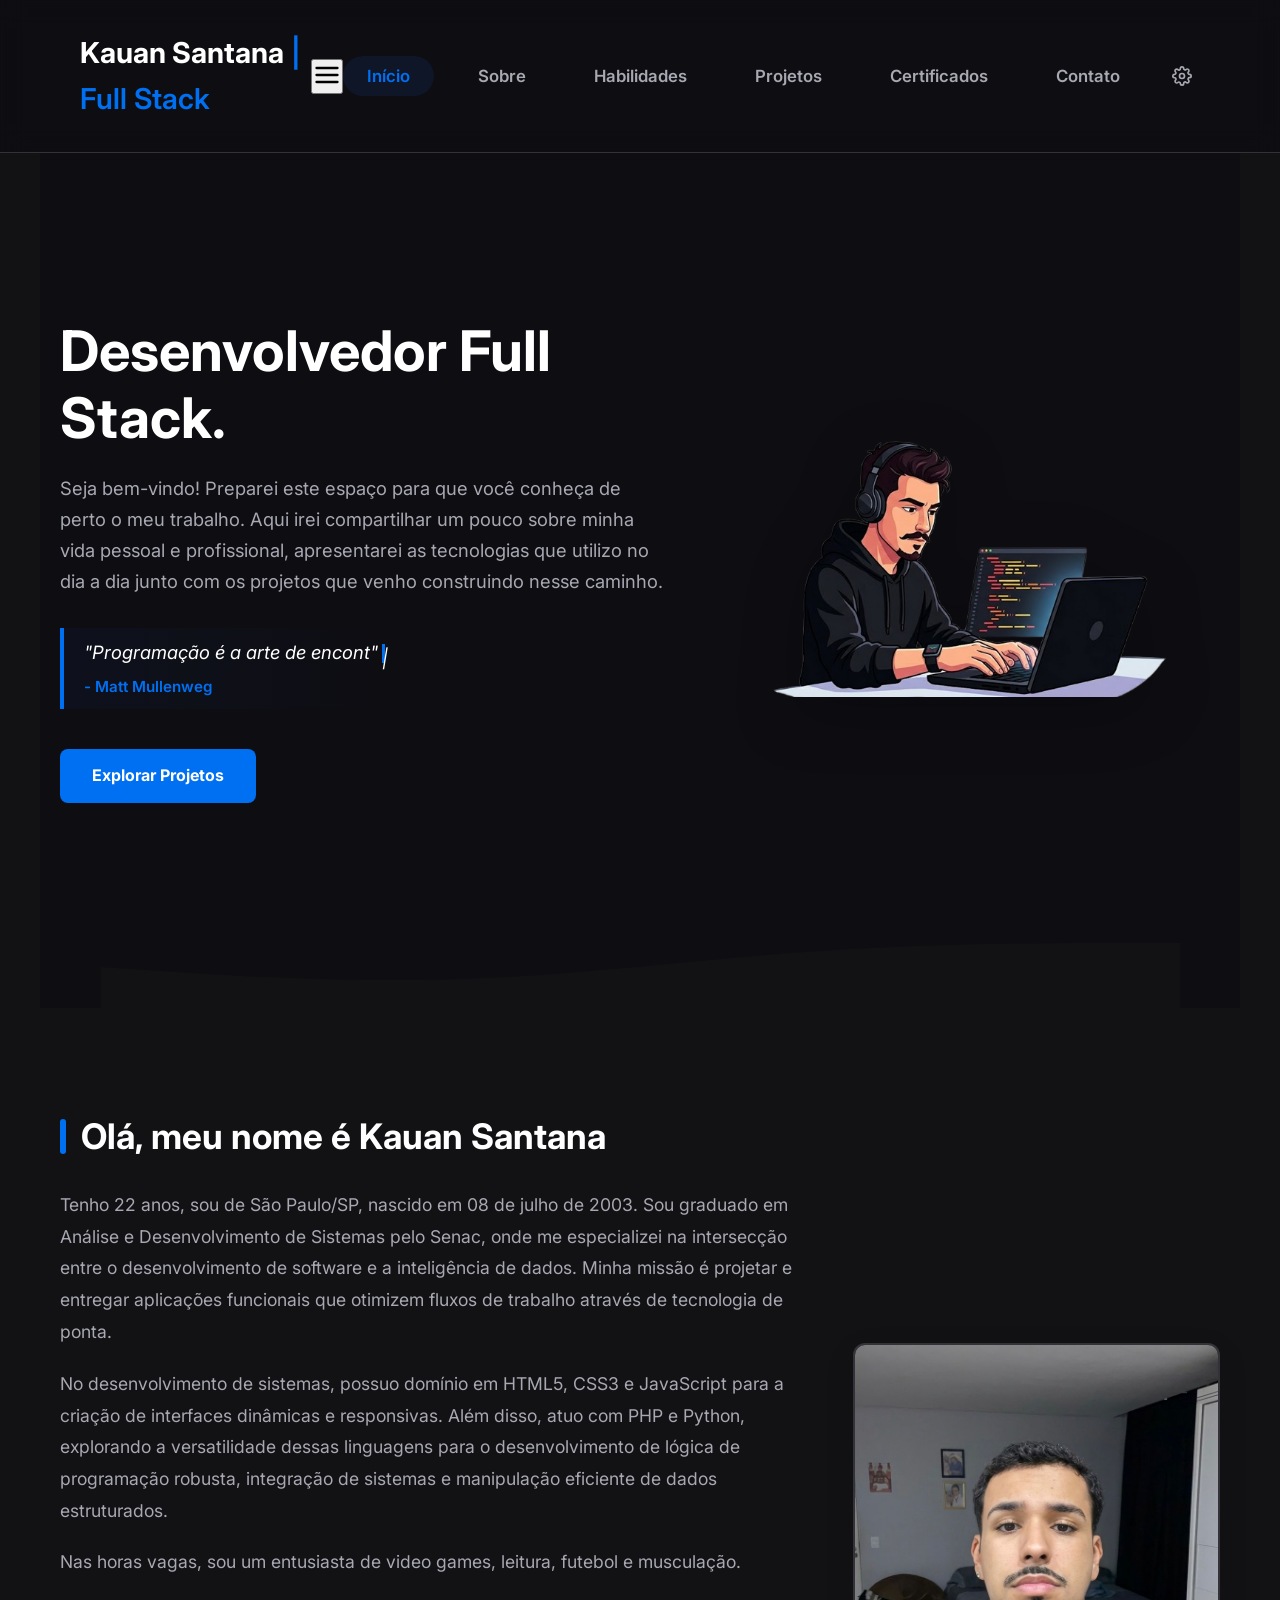
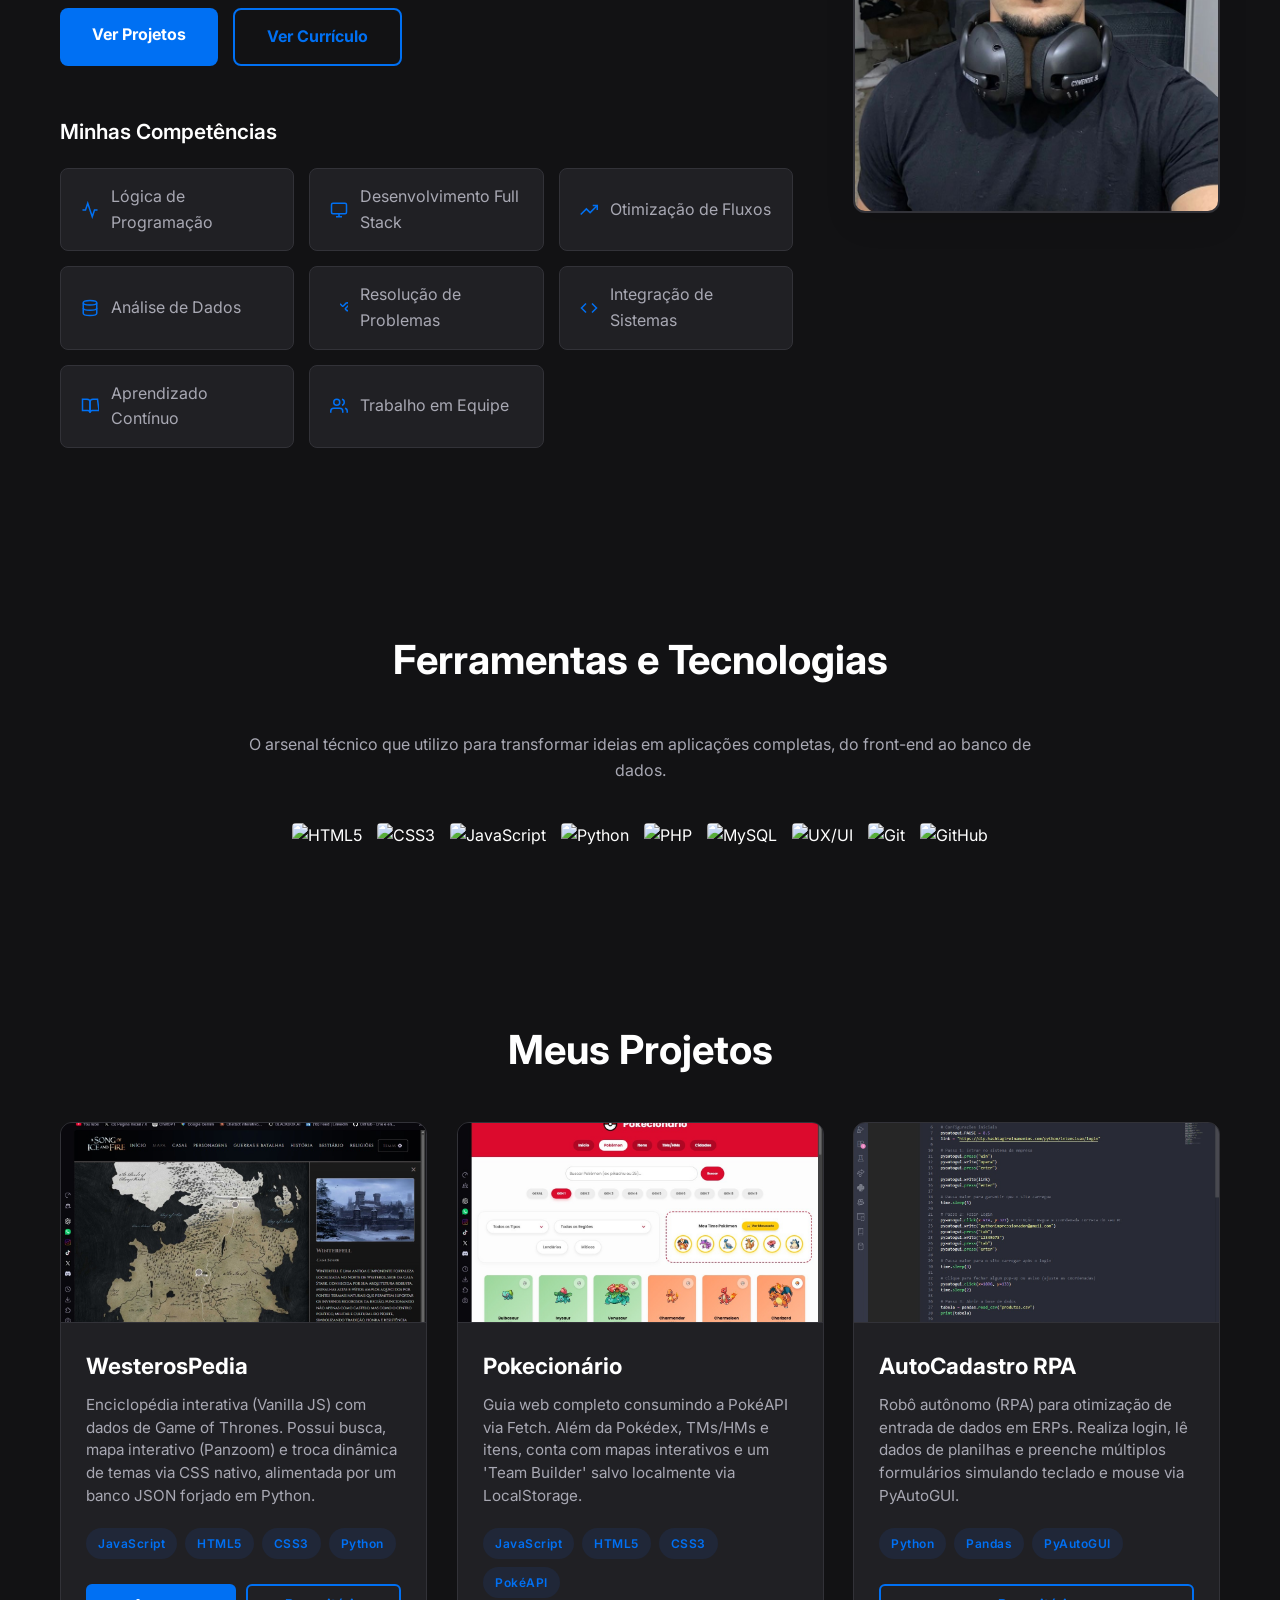
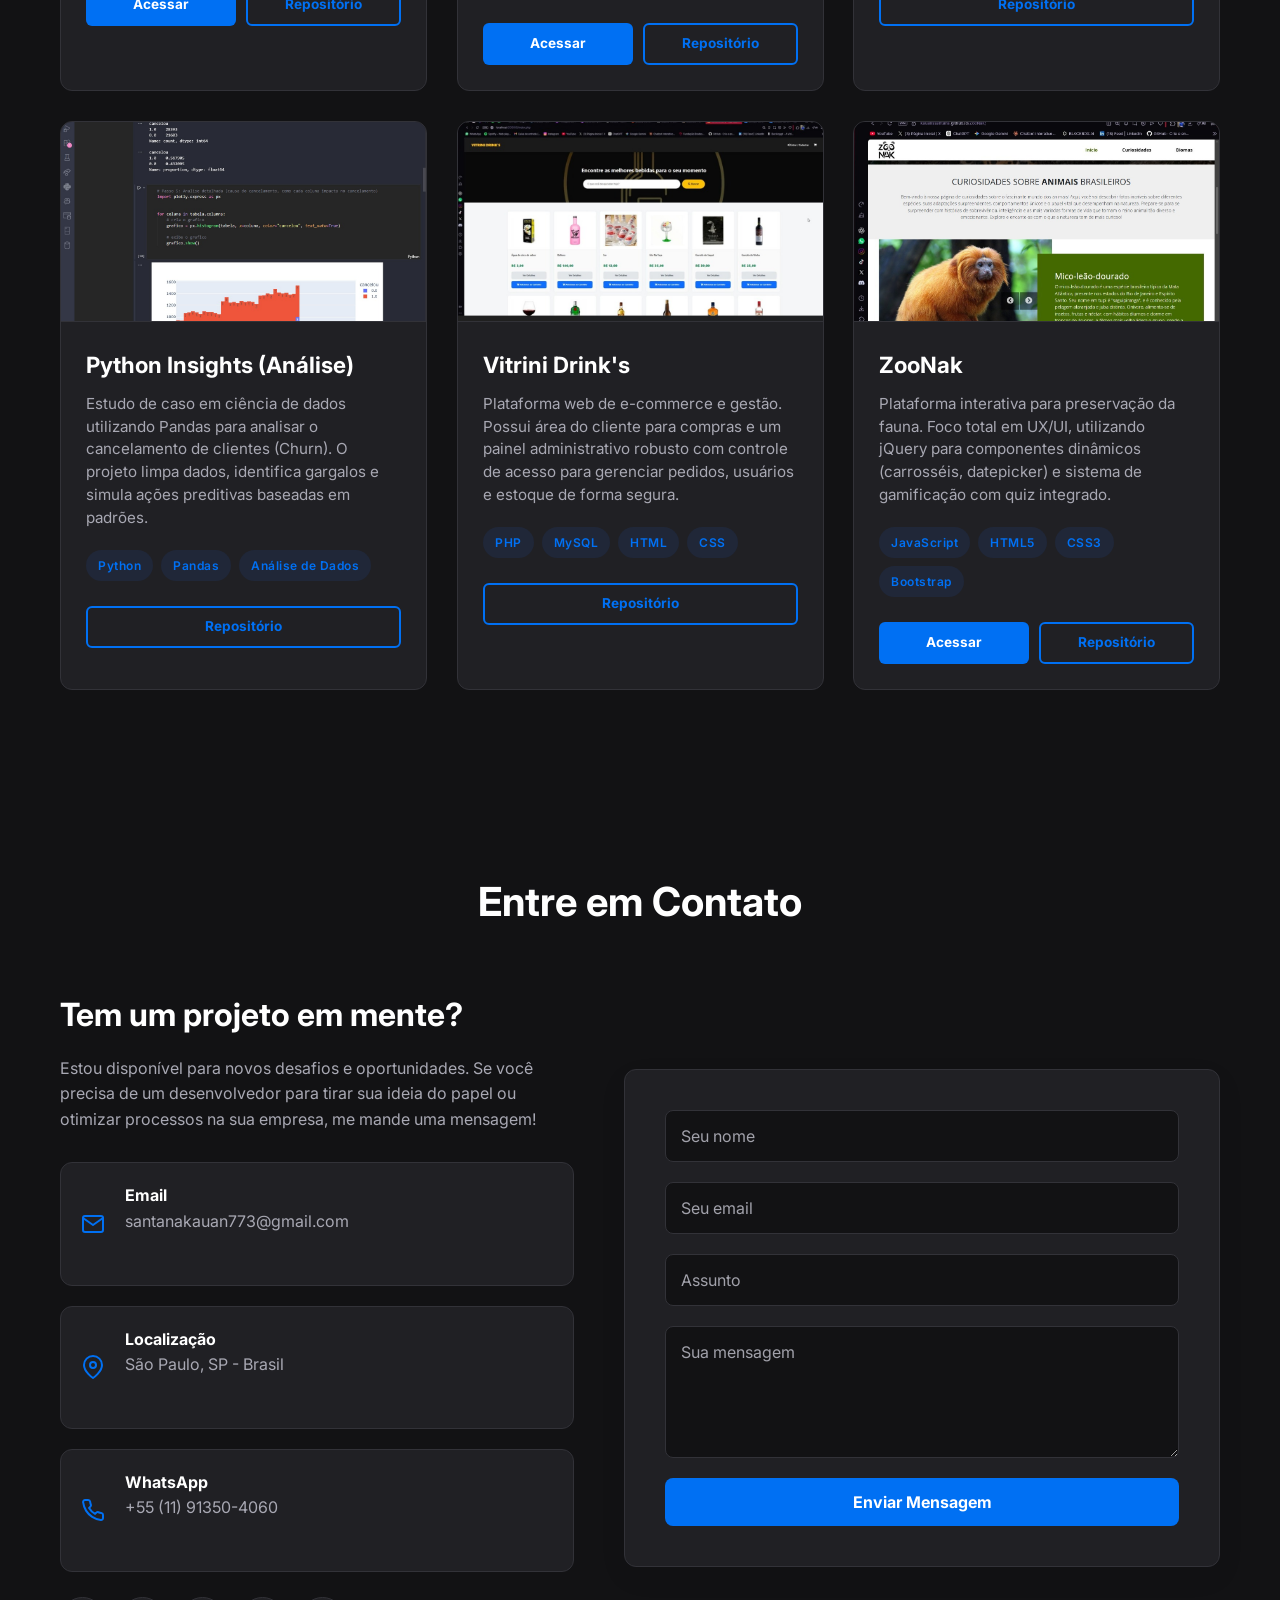
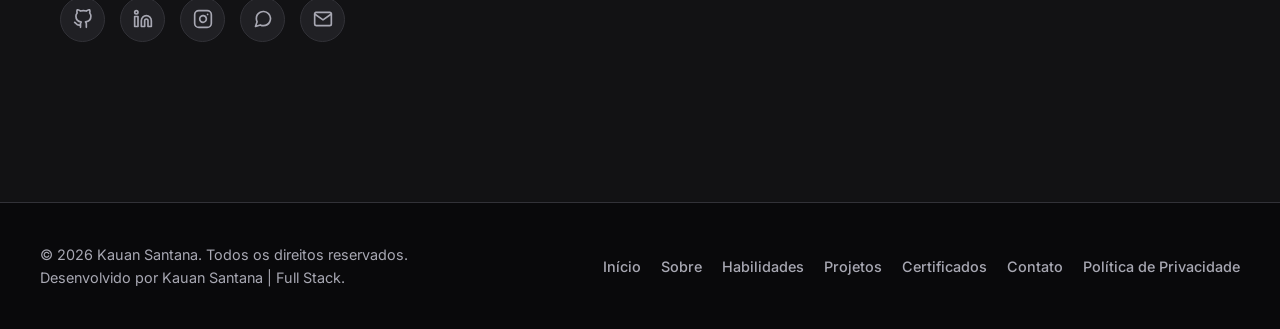
==== commit 182e2f3c: "commit responsivo" ====
--- a/index.html
+++ b/index.html
@@ -13,7 +13,16 @@
 
     <header>
         <div class="logo">Kauan Santana<span class="destaque"> | Full Stack</span></div>
-        <nav>
+        
+        <button class="menu-toggle" aria-label="Abrir Menu">
+            <svg width="28" height="28" viewBox="0 0 24 24" fill="none" stroke="currentColor" stroke-width="2" stroke-linecap="round" stroke-linejoin="round">
+                <line x1="3" y1="12" x2="21" y2="12"></line>
+                <line x1="3" y1="6" x2="21" y2="6"></line>
+                <line x1="3" y1="18" x2="21" y2="18"></line>
+            </svg>
+        </button>
+
+        <nav id="nav-menu">
             <ul>
                 <li><a href="#inicio" class="ativo" data-i18n="nav_home">Início</a></li>
                 <li><a href="#sobre" data-i18n="nav_about">Sobre</a></li>
--- a/style.css
+++ b/style.css
@@ -113,7 +113,7 @@
 nav ul {
     list-style: none;
     display: flex;
-    gap: 20px; /* Aumentado: afasta mais os links um do outro */
+    gap: 20px; 
     align-items: center;
 }
 
@@ -121,8 +121,8 @@
     color: var(--text-muted);
     text-decoration: none;
     font-weight: 600;
-    font-size: 1.05rem; /* Aumentado de 0.95rem para facilitar a leitura */
-    padding: 10px 24px; /* Links mais "gordinhos" e clicáveis */
+    font-size: 1.05rem; 
+    padding: 10px 24px; 
     border-radius: 30px; 
     transition: all 0.3s ease;
 }
@@ -1086,6 +1086,67 @@
     .sobre-foto img {
         max-width: 300px; 
     }
+
+    /* =========================================
+       AJUSTES DO CABEÇALHO E MENU MOBILE
+    ========================================= */
+    header {
+        padding: 20px 25px; /* Reduz o padding para caber na tela */
+    }
+
+    header .logo {
+        font-size: 1.3rem; /* Diminui a fonte para evitar quebra de linha */
+        white-space: nowrap; /* Força a logo a ficar em uma linha só */
+    }
+
+    .menu-toggle {
+        display: block; /* Mostra o botão Hamburguer no celular */
+        background: none;
+        border: none;
+        color: var(--text-main);
+        cursor: pointer;
+    }
+
+    nav {
+        position: absolute;
+        top: 100%;
+        left: 0;
+        width: 100%;
+        background-color: var(--header-bg);
+        border-bottom: 1px solid var(--border-color);
+        box-shadow: 0 10px 20px rgba(0,0,0,0.1);
+        /* Esconde o menu por padrão */
+        opacity: 0;
+        visibility: hidden;
+        transform: translateY(-10px);
+        transition: all 0.3s ease;
+    }
+
+    /* Classe ativada pelo JavaScript para abrir o menu */
+    nav.menu-aberto {
+        opacity: 1;
+        visibility: visible;
+        transform: translateY(0);
+    }
+
+    nav ul {
+        flex-direction: column;
+        gap: 0;
+        padding: 10px 20px 30px 20px;
+    }
+
+    nav a {
+        display: block;
+        padding: 15px;
+        width: 100%;
+        text-align: center;
+        border-radius: 8px;
+    }
+
+    .settings-menu {
+        justify-content: center;
+        margin-top: 15px;
+    }
 }
 
 @media (max-width: 768px) {
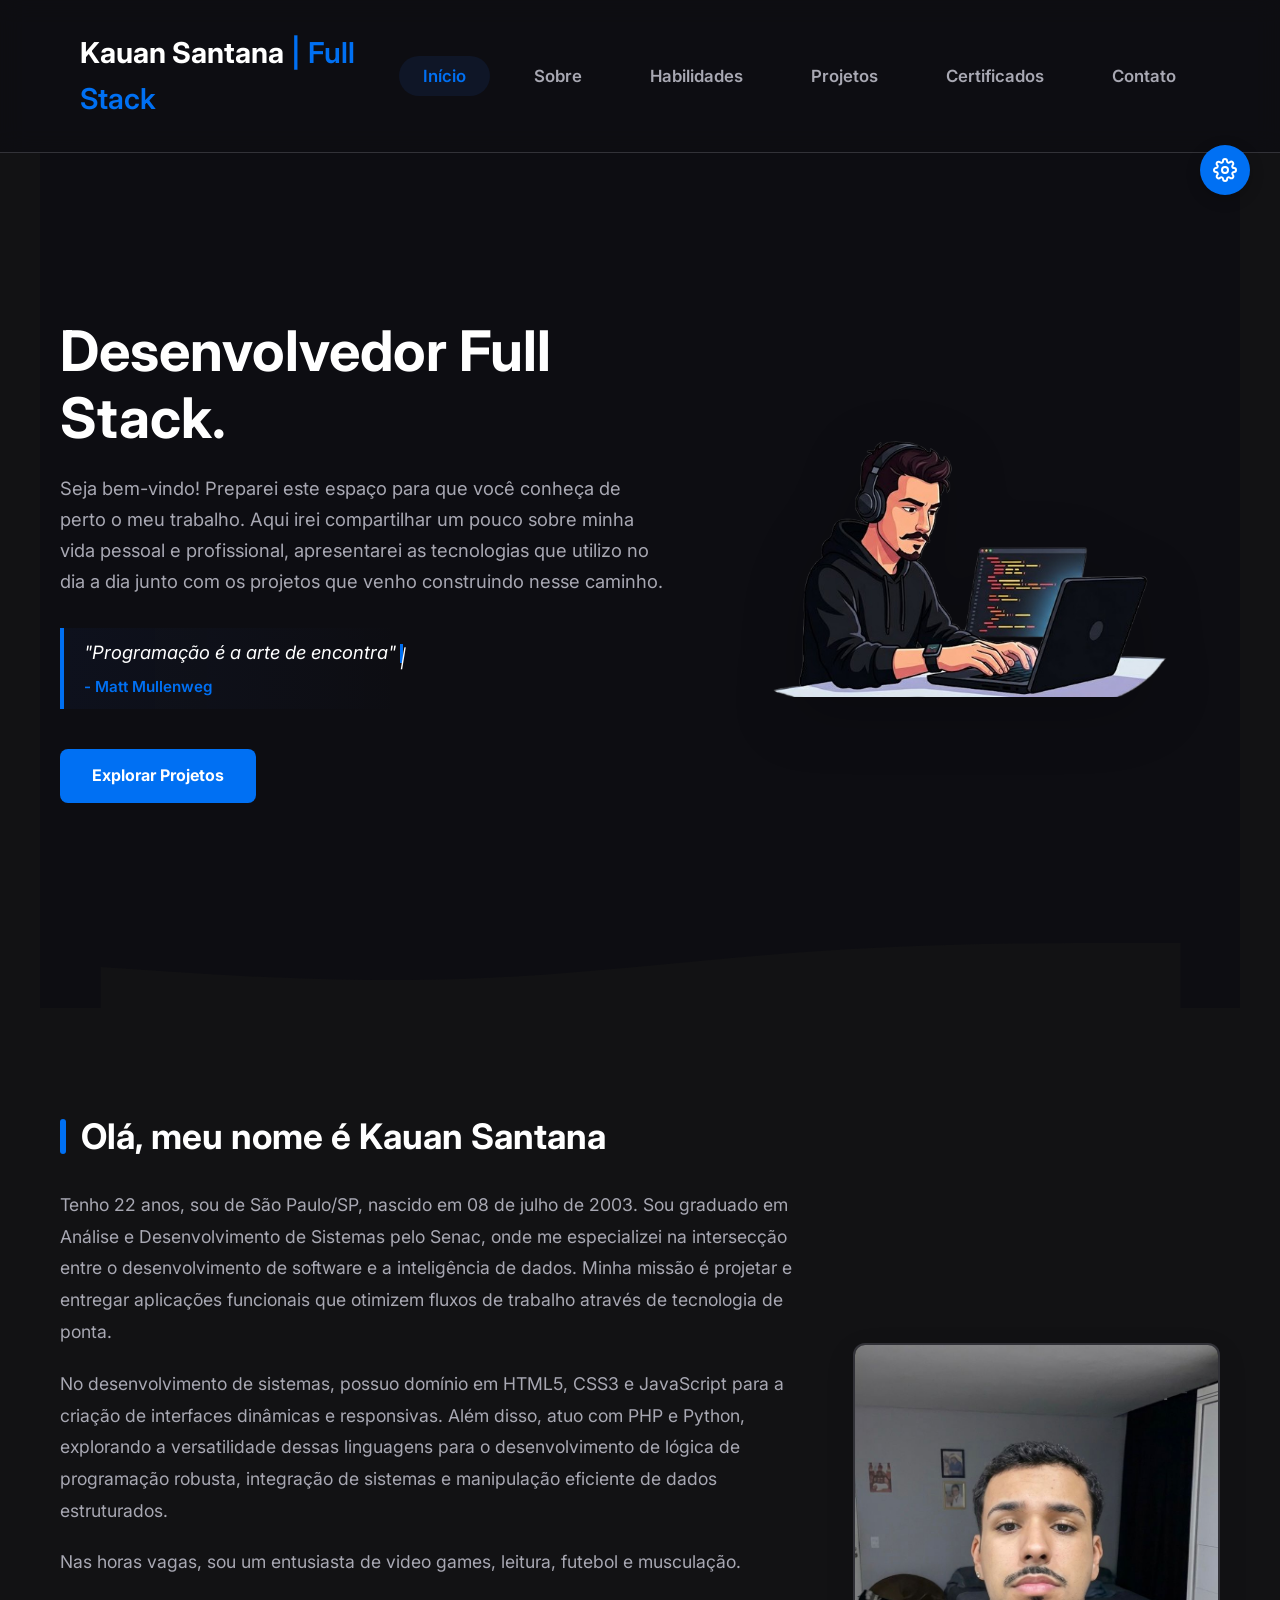
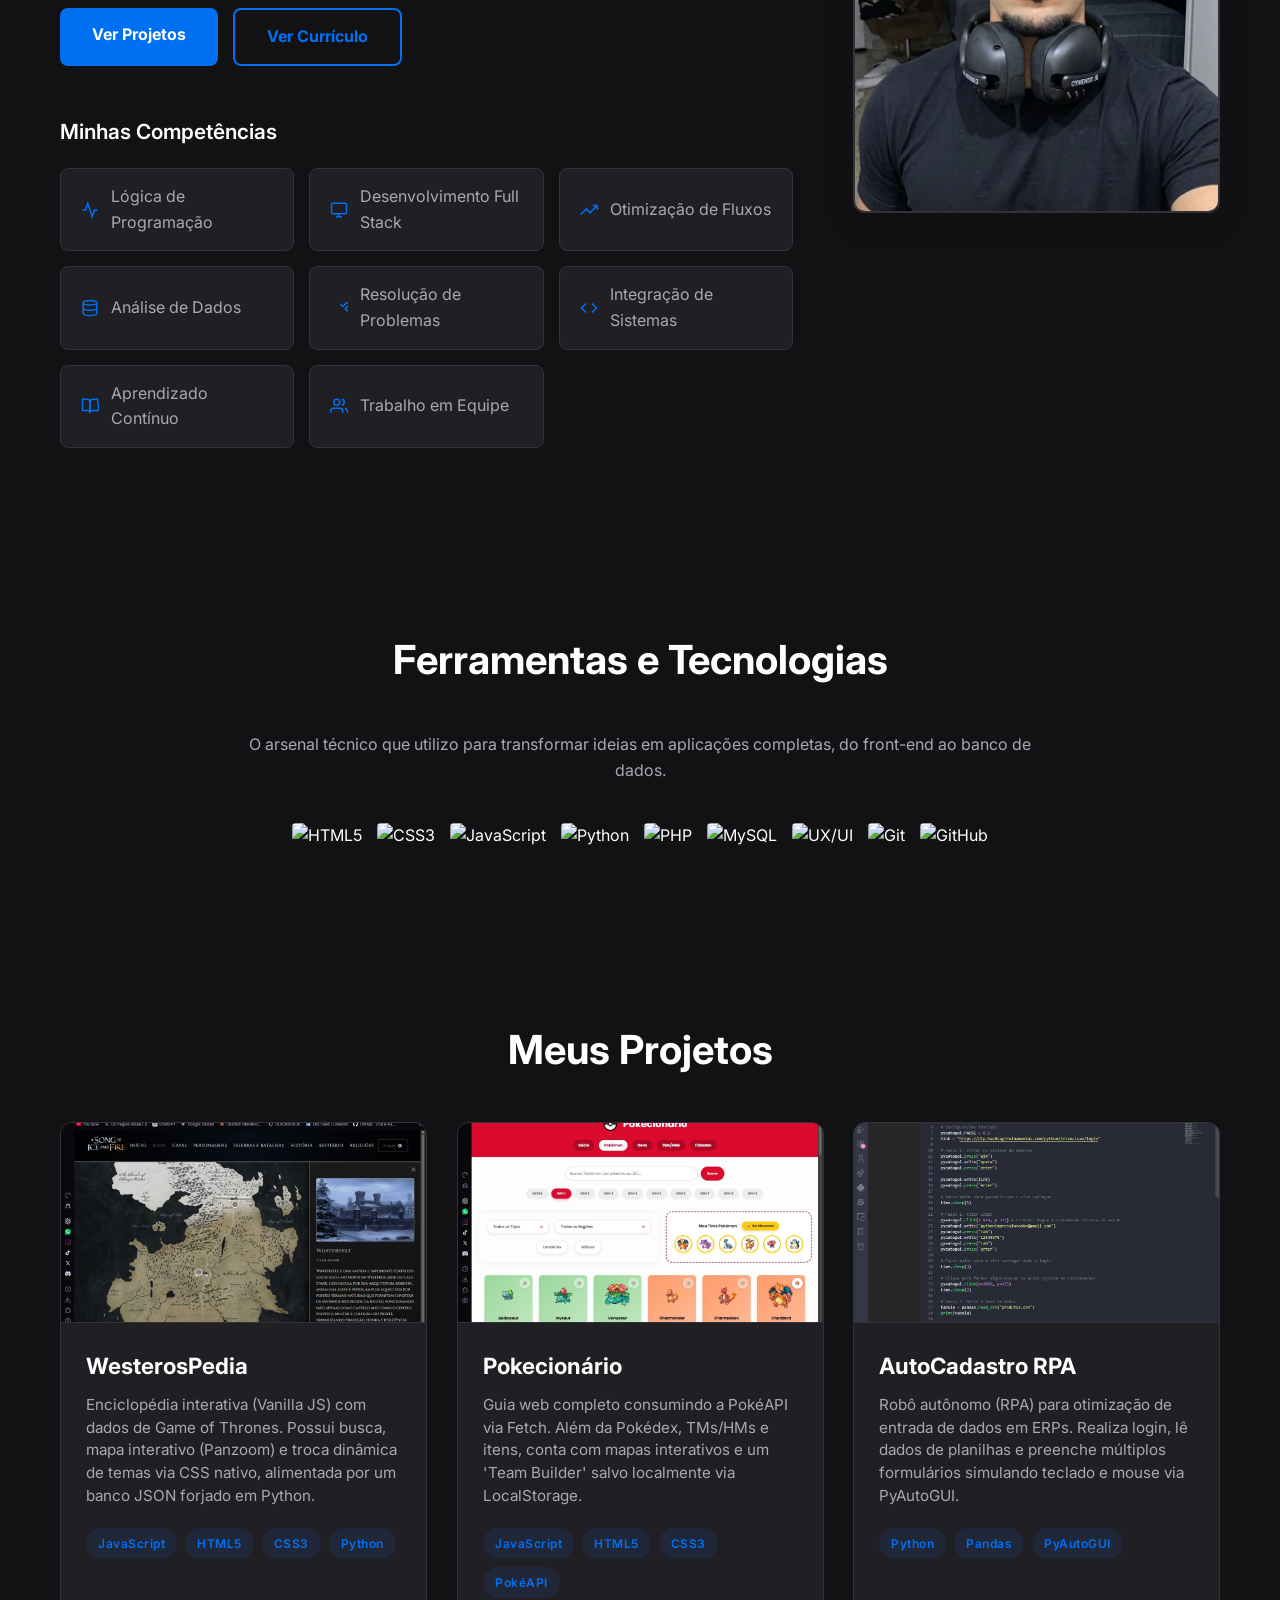
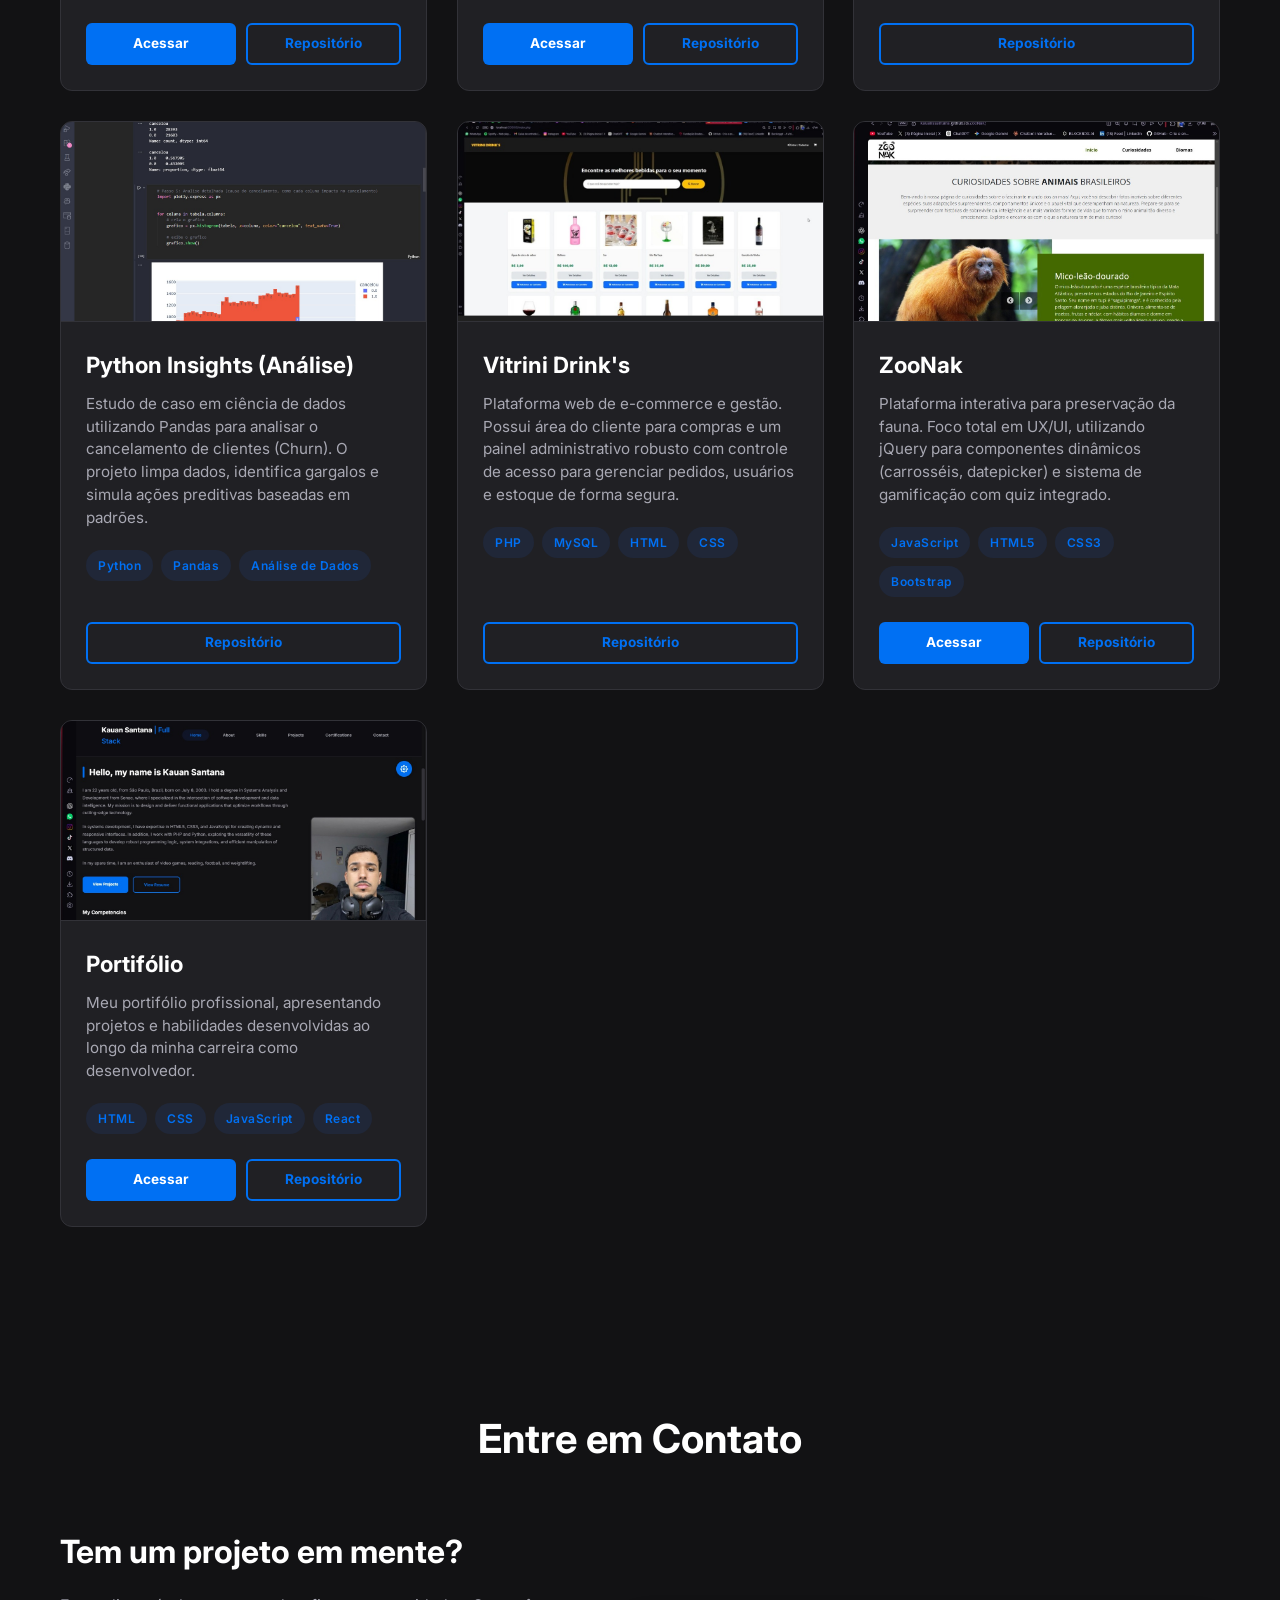
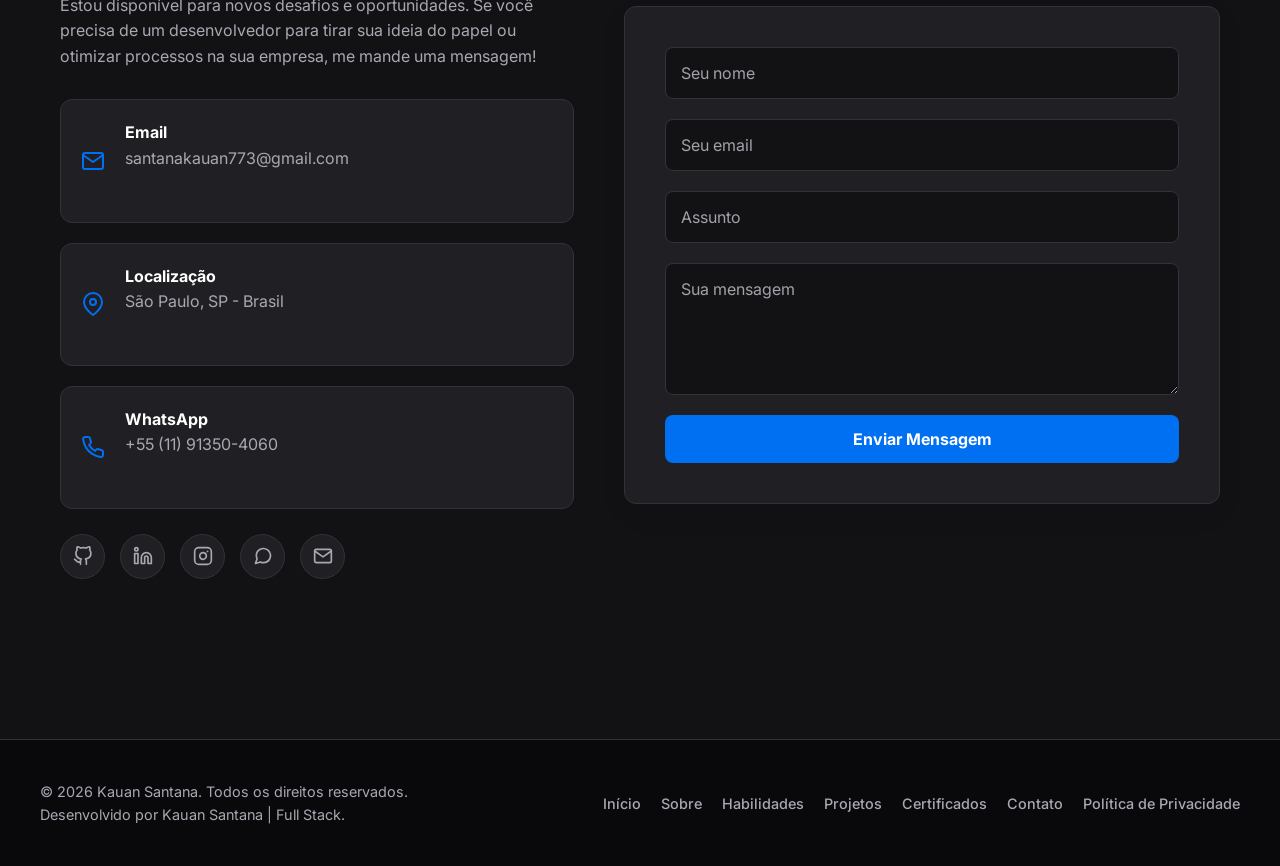
==== commit f027bc96: "commit atualizaçao" ====
--- a/index.html
+++ b/index.html
@@ -30,58 +30,26 @@
                 <li><a href="#projetos" data-i18n="nav_projects">Projetos</a></li>
                 <li><a href="https://www.linkedin.com/in/kauan-santana-ab8915325/details/certifications/" target="_blank" data-i18n="nav_certs">Certificados</a></li>
                 <li><a href="#contato" data-i18n="nav_contact">Contato</a></li>
-                
-                <li class="settings-menu">
-                    <button id="settings-btn" aria-label="Configurações">
-                        <svg width="20" height="20" viewBox="0 0 24 24" fill="none" stroke="currentColor" stroke-width="2" stroke-linecap="round" stroke-linejoin="round">
-                            <circle cx="12" cy="12" r="3"></circle>
-                            <path d="M19.4 15a1.65 1.65 0 0 0 .33 1.82l.06.06a2 2 0 0 1 0 2.83 2 2 0 0 1-2.83 0l-.06-.06a1.65 1.65 0 0 0-1.82-.33 1.65 1.65 0 0 0-1 1.51V21a2 2 0 0 1-2 2 2 2 0 0 1-2-2v-.09A1.65 1.65 0 0 0 9 19.4a1.65 1.65 0 0 0-1.82.33l-.06.06a2 2 0 0 1-2.83 0 2 2 0 0 1 0-2.83l.06-.06a1.65 1.65 0 0 0 .33-1.82 1.65 1.65 0 0 0-1.51-1H3a2 2 0 0 1-2-2 2 2 0 0 1 2-2h.09A1.65 1.65 0 0 0 4.6 9a1.65 1.65 0 0 0-.33-1.82l-.06-.06a2 2 0 0 1 0-2.83 2 2 0 0 1 2.83 0l.06.06a1.65 1.65 0 0 0 1.82.33H9a1.65 1.65 0 0 0 1-1.51V3a2 2 0 0 1 2-2 2 2 0 0 1 2 2v.09a1.65 1.65 0 0 0 1 1.51 1.65 1.65 0 0 0 1.82-.33l.06-.06a2 2 0 0 1 2.83 0 2 2 0 0 1 0 2.83l-.06.06a1.65 1.65 0 0 0-.33 1.82V9a1.65 1.65 0 0 0 1.51 1H21a2 2 0 0 1 2 2 2 2 0 0 1-2 2h-.09a1.65 1.65 0 0 0-1.51 1z"></path>
-                        </svg>
-                    </button>
-                    
-                    <div id="settings-dropdown" class="dropdown-content hidden">
-                        <div class="setting-group">
-                            <label data-i18n="config_theme">Tema:</label>
-                            <select id="theme-select">
-                                <option value="dark" data-i18n="theme_dark">Dark</option>
-                                <option value="light" data-i18n="theme_light">Light</option>
-                            </select>
-                        </div>
-                        <div class="setting-group">
-                            <label data-i18n="config_lang">Idioma:</label>
-                            <select id="lang-select">
-                                <option value="pt">Português</option>
-                                <option value="en">English</option>
-                            </select>
-                        </div>
-                    </div>
-                </li>
             </ul>
         </nav>
     </header>
 
     <section id="inicio" class="hero">
         <div class="hero-container">
-            
             <div class="hero-texto">
                 <h1 data-i18n="hero_title">Desenvolvedor Full Stack.</h1>
-                
                 <p class="hero-welcome" data-i18n="hero_welcome">Seja bem-vindo! Preparei este espaço para que você conheça de perto o meu trabalho. Aqui irei compartilhar um pouco sobre minha vida pessoal e profissional, apresentarei as tecnologias que utilizo no dia a dia junto com os projetos que venho construindo nesse caminho.</p>
-
                 <div class="typing-container">
                     "<span id="typing-text"></span>"<span class="cursor">|</span> <br><strong>- Matt Mullenweg</strong>
                 </div>
-
                 <div class="hero-botoes">
                     <a href="#projetos" class="btn" data-i18n="hero_btn1">Explorar Projetos</a>
                 </div>
             </div>
-
             <div class="hero-imagem">
                 <img src="imagens/banner.png" alt="Ilustração Kauan Santana" class="hero-banner">
             </div>
         </div>
-
         <div class="hero-curve">
             <svg viewBox="0 0 1440 120" fill="none" xmlns="http://www.w3.org/2000/svg">
                 <path d="M0,64L80,69.3C160,75,320,85,480,80C640,75,800,53,960,42.7C1120,32,1280,32,1360,32L1440,32L1440,120L1360,120C1280,120,1120,120,960,120C800,120,640,120,480,120C320,120,160,120,80,120L0,120Z" fill="currentColor"></path>
@@ -91,24 +59,18 @@
 
     <section id="sobre" class="sobre-section">
         <div class="sobre-container">
-            
             <div class="sobre-texto">
                 <div class="sobre-header">
                     <span class="barra-azul"></span>
                     <h3 data-i18n="about_title">Olá, meu nome é Kauan Santana</h3>
                 </div>
-                
                 <p data-i18n="about_p1">Tenho 22 anos, sou de São Paulo/SP, nascido em 08 de julho de 2003. Sou graduado em Análise e Desenvolvimento de Sistemas pelo Senac, onde me especializei na intersecção entre o desenvolvimento de software e a inteligência de dados. Minha missão é projetar e entregar aplicações funcionais que otimizem fluxos de trabalho através de tecnologia de ponta.</p>
-                
                 <p data-i18n="about_p2">No desenvolvimento de sistemas, possuo domínio em HTML5, CSS3 e JavaScript para a criação de interfaces dinâmicas e responsivas. Além disso, atuo com PHP e Python, explorando a versatilidade dessas linguagens para o desenvolvimento de lógica de programação robusta, integração de sistemas e manipulação eficiente de dados estruturados.</p>
-                
                 <p data-i18n="about_p3">Nas horas vagas, sou um entusiasta de video games, leitura, futebol e musculação.</p>
-
                 <div class="sobre-botoes">
                     <a href="#projetos" class="btn" data-i18n="about_btn1">Ver Projetos</a>
                     <a href="https://drive.google.com/file/d/1R3g9E_vqdzF46oTMF7gUCx6yBJMpSWuJ/view?usp=sharing" target="_blank" class="btn-secundario" data-i18n="about_btn2">Ver Currículo</a>
                 </div>
-
                 <div class="sobre-skills">
                     <h4 data-i18n="comp_title">Minhas Competências</h4>
                     <ul>
@@ -116,25 +78,22 @@
                         <li><svg viewBox="0 0 24 24" fill="none" stroke="currentColor" stroke-width="2"><rect x="2" y="3" width="20" height="14" rx="2" ry="2"></rect><line x1="8" y1="21" x2="16" y2="21"></line><line x1="12" y1="17" x2="12" y2="21"></line></svg> <span data-i18n="c2">Desenvolvimento Full Stack</span></li>
                         <li><svg viewBox="0 0 24 24" fill="none" stroke="currentColor" stroke-width="2"><polyline points="23 6 13.5 15.5 8.5 10.5 1 18"></polyline><polyline points="17 6 23 6 23 12"></polyline></svg> <span data-i18n="c3">Otimização de Fluxos</span></li>
                         <li><svg viewBox="0 0 24 24" fill="none" stroke="currentColor" stroke-width="2"><ellipse cx="12" cy="5" rx="9" ry="3"></ellipse><path d="M21 12c0 1.66-4 3-9 3s-9-1.34-9-3"></path><path d="M3 5v14c0 1.66 4 3 9 3s9-1.34 9-3V5"></path></svg> <span data-i18n="c4">Análise de Dados</span></li>
-                        <li><svg viewBox="0 0 24 24" fill="none" stroke="currentColor" stroke-width="2"><path d="M14.7 6.3a1 1 0 0 0 0 1.4l1.6 1.6a1 1 0 0 0 1.4 0l3.77-3.77a2 2 0 0 1 2.83 0l.3.3a2 2 0 0 1 0 2.83l-3.77 3.77a1 1 0 0 0 0 1.4l1.6 1.6a1 1 0 0 0 1.4 0l3.77-3.77a2 2 0 0 1 2.83 0l.3.3a2 2 0 0 1 0 2.83l-3.77 3.77a1 1 0 0 0 0 1.4l1.6 1.6a1 1 0 0 0 1.4 0l3.77-3.77a2 2 0 0 1 2.83 0l.3.3a2 2 0 0 1 0 2.83l-3.77 3.77a1 1 0 0 0 0 1.4l1.6 1.6a1 1 0 0 0 1.4 0l3.77-3.77a2 2 0 0 1 2.83 0l.3.3a2 2 0 0 1 0 2.83l-3.77 3.77"></path></svg> <span data-i18n="c5">Resolução de Problemas</span></li>
+                        <li><svg viewBox="0 0 24 24" fill="none" stroke="currentColor" stroke-width="2"><path d="M14.7 6.3a1 1 0 0 0 0 1.4l1.6 1.6a1 1 0 0 0 1.4 0l3.77-3.77a2 2 0 0 1 2.83 0l.3.3a2 2 0 0 1 0 2.83l-3.77 3.77a1 1 0 0 0 0 1.4l1.6 1.6a1 1 0 0 0 1.4 0l3.77-3.77a2 2 0 0 1 2.83 0l.3.3a2 2 0 0 1 0 2.83l-3.77 3.77a1 1 0 0 0 0 1.4l1.6 1.6a1 1 0 0 0 1.4 0l3.77-3.77a2 2 0 0 1 2.83 0l.3.3a2 2 0 0 1 0 2.83l-3.77 3.77"></path></svg> <span data-i18n="c5">Resolução de Problemas</span></li>
                         <li><svg viewBox="0 0 24 24" fill="none" stroke="currentColor" stroke-width="2"><polyline points="16 18 22 12 16 6"></polyline><polyline points="8 6 2 12 8 18"></polyline></svg> <span data-i18n="c6">Integração de Sistemas</span></li>
                         <li><svg viewBox="0 0 24 24" fill="none" stroke="currentColor" stroke-width="2"><path d="M2 3h6a4 4 0 0 1 4 4v14a3 3 0 0 0-3-3H2z"></path><path d="M22 3h-6a4 4 0 0 0-4 4v14a3 3 0 0 1 3-3h9z"></path></svg> <span data-i18n="c7">Aprendizado Contínuo</span></li>
                         <li><svg viewBox="0 0 24 24" fill="none" stroke="currentColor" stroke-width="2"><path d="M17 21v-2a4 4 0 0 0-4-4H5a4 4 0 0 0-4 4v2"></path><circle cx="9" cy="7" r="4"></circle><path d="M23 21v-2a4 4 0 0 0-3-3.87"></path><path d="M16 3.13a4 4 0 0 1 0 7.75"></path></svg> <span data-i18n="c8">Trabalho em Equipe</span></li>
                     </ul>
                 </div>
             </div>
-
             <div class="sobre-foto">
                 <img src="imagens/kauan.jpg" alt="Foto de Kauan Santana">
             </div>
-
         </div>
     </section>
 
     <section id="habilidades" class="habilidades-section">
         <h2 data-i18n="tech_title">Ferramentas e Tecnologias</h2>
         <p class="habilidades-desc" data-i18n="tech_desc">Tecnologias que utilizo no meu dia a dia para construir soluções eficientes.</p>
-        
         <div class="skills-badges-img">
             <img src="https://img.shields.io/badge/HTML5-E34F26?style=for-the-badge&logo=html5&logoColor=white" alt="HTML5">
             <img src="https://img.shields.io/badge/CSS3-1572B6?style=for-the-badge&logo=css3&logoColor=white" alt="CSS3">
@@ -146,13 +105,11 @@
             <img src="https://img.shields.io/badge/Git-F05032?style=for-the-badge&logo=git&logoColor=white" alt="Git">
             <img src="https://img.shields.io/badge/GitHub-181717?style=for-the-badge&logo=github&logoColor=white" alt="GitHub">
         </div>
-
     </section>
 
     <section id="projetos" class="projetos-section">
         <h2 data-i18n="proj_title">Meus projetos</h2>
         <div class="grid-projetos">
-            
             <div class="cartao-projeto reveal">
                 <a href="https://github.com/kauanssantana/westeros-pedia.git" target="_blank" class="container-imagem">
                     <img src="imagens/westeros.jpg" alt="Capa WesterosPedia">
@@ -172,7 +129,6 @@
                     </div>
                 </div>
             </div>
-
             <div class="cartao-projeto reveal">
                 <a href="https://github.com/kauanssantana/pokecionario.git" target="_blank" class="container-imagem">
                     <img src="imagens/pokecionario.jpg" alt="Capa Pokecionário">
@@ -192,7 +148,6 @@
                     </div>
                 </div>
             </div>
-
             <div class="cartao-projeto reveal">
                 <a href="https://github.com/kauanssantana/bot-automacao.git" target="_blank" class="container-imagem">
                     <img src="imagens/bot-rpa.jpg" alt="Capa AutoCadastro RPA">
@@ -211,7 +166,6 @@
                     </div>
                 </div>
             </div>
-
             <div class="cartao-projeto reveal">
                 <a href="https://github.com/kauanssantana/python-insights.git" target="_blank" class="container-imagem">
                     <img src="imagens/python-insights.jpg" alt="Capa Python Insights">
@@ -230,7 +184,6 @@
                     </div>
                 </div>
             </div>
-
             <div class="cartao-projeto reveal">
                 <a href="https://github.com/kauanssantana/Vitrini-Drink-s-.git" target="_blank" class="container-imagem">
                     <img src="imagens/vitrini.jpg" alt="Capa Vitrini Drink's">
@@ -249,7 +202,6 @@
                     </div>
                 </div>
             </div>
-
             <div class="cartao-projeto reveal">
                 <a href="https://github.com/kauanssantana/ZooNak.git" target="_blank" class="container-imagem">
                     <img src="imagens/zoonak.jpg" alt="Capa ZooNak">
@@ -266,6 +218,25 @@
                     <div class="botoes-projeto">
                         <a href="https://kauanssantana.github.io/ZooNak/" target="_blank" class="btn btn-sm" data-i18n="btn_access">Acessar</a>
                         <a href="https://github.com/kauanssantana/ZooNak.git" target="_blank" class="btn-secundario btn-sm" data-i18n="btn_repo">Repositório</a>
+                    </div>
+                </div>
+            </div>
+            <div class="cartao-projeto reveal">
+                <a href="https://github.com/kauanssantana/portifolio-kauan.git" target="_blank" class="container-imagem">
+                    <img src="imagens/portifolio.jpg" alt="Capa Portifólio">
+                    <div class="overlay">
+                        <svg width="40" height="40" viewBox="0 0 24 24" fill="none" stroke="white" stroke-width="2" stroke-linecap="round" stroke-linejoin="round"><path d="M18 13v6a2 2 0 0 1-2 2H5a2 2 0 0 1-2-2V8a2 2 0 0 1 2-2h6"></path><polyline points="15 3 21 3 21 9"></polyline><line x1="10" y1="14" x2="21" y2="3"></line></svg>
+                    </div>
+                </a>
+                <div class="conteudo-projeto">
+                    <h3>Portifólio</h3>
+                    <p data-i18n="p_portifolio">Meu portifólio profissional, apresentando projetos e habilidades desenvolvidas ao longo da minha carreira como desenvolvedor.</p>
+                    <div class="tags">
+                        <span>HTML</span><span>CSS</span><span>JavaScript</span><span>React</span>
+                    </div>
+                    <div class="botoes-projeto">
+                        <a href="https://kauanssantana.github.io/portifolio-kauan/" target="_blank" class="btn btn-sm" data-i18n="btn_access">Acessar</a>
+                        <a href="https://github.com/kauanssantana/portifolio-kauan.git" target="_blank" class="btn-secundario btn-sm" data-i18n="btn_repo">Repositório</a>
                     </div>
                 </div>
             </div>
@@ -277,13 +248,10 @@
         <div class="contato-header">
             <h2 data-i18n="contact_title">Entre em Contato</h2>
         </div>
-
         <div class="contato-container">
-            
             <div class="contato-info">
                 <h3 data-i18n="contact_sub">Tem um projeto em mente?</h3>
                 <p data-i18n="contact_desc">Estou disponível para novos desafios e oportunidades. Se você precisa de um desenvolvedor para tirar sua ideia do papel ou otimizar processos na sua empresa, me mande uma mensagem!</p>
-
                 <div class="info-cards">
                     <div class="card">
                         <svg width="24" height="24" viewBox="0 0 24 24" fill="none" stroke="currentColor" stroke-width="2" stroke-linecap="round" stroke-linejoin="round"><path d="M4 4h16c1.1 0 2 .9 2 2v12c0 1.1-.9 2-2 2H4c-1.1 0-2-.9-2-2V6c0-1.1.9-2 2-2z"></path><polyline points="22,6 12,13 2,6"></polyline></svg>
@@ -292,7 +260,6 @@
                             <p>santanakauan773@gmail.com</p>
                         </div>
                     </div>
-
                     <div class="card">
                         <svg width="24" height="24" viewBox="0 0 24 24" fill="none" stroke="currentColor" stroke-width="2" stroke-linecap="round" stroke-linejoin="round"><path d="M21 10c0 7-9 13-9 13s-9-6-9-13a9 9 0 0 1 18 0z"></path><circle cx="12" cy="10" r="3"></circle></svg>
                         <div>
@@ -300,7 +267,6 @@
                             <p data-i18n="c_city">São Paulo, SP - Brasil</p>
                         </div>
                     </div>
-
                     <div class="card">
                         <svg width="24" height="24" viewBox="0 0 24 24" fill="none" stroke="currentColor" stroke-width="2" stroke-linecap="round" stroke-linejoin="round"><path d="M22 16.92v3a2 2 0 0 1-2.18 2 19.79 19.79 0 0 1-8.63-3.07 19.5 19.5 0 0 1-6-6 19.79 19.79 0 0 1-3.07-8.67A2 2 0 0 1 4.11 2h3a2 2 0 0 1 2 1.72 12.84 12.84 0 0 0 .7 2.81 2 2 0 0 1-.45 2.11L8.09 9.91a16 16 0 0 0 6 6l1.27-1.27a2 2 0 0 1 2.11-.45 12.84 12.84 0 0 0 2.81.7A2 2 0 0 1 22 16.92z"></path></svg>
                         <div>
@@ -309,26 +275,14 @@
                         </div>
                     </div>
                 </div>
-
                 <div class="redes-sociais">
-                    <a href="https://github.com/kauanssantana" target="_blank" aria-label="GitHub">
-                        <svg width="20" height="20" viewBox="0 0 24 24" fill="none" stroke="currentColor" stroke-width="2" stroke-linecap="round" stroke-linejoin="round"><path d="M9 19c-5 1.5-5-2.5-7-3m14 6v-3.87a3.37 3.37 0 0 0-.94-2.61c3.14-.35 6.44-1.54 6.44-7A5.44 5.44 0 0 0 20 4.77 5.07 5.07 0 0 0 19.91 1S18.73.65 16 2.48a13.38 13.38 0 0 0-7 0C6.27.65 5.09 1 5.09 1A5.07 5.07 0 0 0 5 4.77a5.44 5.44 0 0 0-1.5 3.78c0 5.42 3.3 6.61 6.44 7A3.37 3.37 0 0 0 9 18.13V22"></path></svg>
-                    </a>
-                    <a href="https://www.linkedin.com/in/kauan-santana-ab8915325/" target="_blank" aria-label="LinkedIn">
-                        <svg width="20" height="20" viewBox="0 0 24 24" fill="none" stroke="currentColor" stroke-width="2" stroke-linecap="round" stroke-linejoin="round"><path d="M16 8a6 6 0 0 1 6 6v7h-4v-7a2 2 0 0 0-2-2 2 2 0 0 0-2 2v7h-4v-7a6 6 0 0 1 6-6z"></path><rect x="2" y="9" width="4" height="12"></rect><circle cx="4" cy="4" r="2"></circle></svg>
-                    </a>
-                    <a href="https://instagram.com/kauan.santana12" target="_blank" aria-label="Instagram">
-                        <svg width="20" height="20" viewBox="0 0 24 24" fill="none" stroke="currentColor" stroke-width="2" stroke-linecap="round" stroke-linejoin="round"><rect x="2" y="2" width="20" height="20" rx="5" ry="5"></rect><path d="M16 11.37A4 4 0 1 1 12.63 8 4 4 0 0 1 16 11.37z"></path><line x1="17.5" y1="6.5" x2="17.51" y2="6.5"></line></svg>
-                    </a>
-                    <a href="https://w.app/kauansantana" target="_blank" aria-label="WhatsApp">
-                        <svg width="20" height="20" viewBox="0 0 24 24" fill="none" stroke="currentColor" stroke-width="2" stroke-linecap="round" stroke-linejoin="round"><path d="M21 11.5a8.38 8.38 0 0 1-.9 3.8 8.5 8.5 0 0 1-7.6 4.7 8.38 8.38 0 0 1-3.8-.9L3 21l1.9-5.7a8.38 8.38 0 0 1-.9-3.8 8.5 8.5 0 0 1 4.7-7.6 8.38 8.38 0 0 1 3.8-.9h.5a8.48 8.48 0 0 1 8 8v.5z"></path></svg>
-                    </a>
-                    <a href="https://mail.google.com/mail/u/0/#inbox?compose=VpCqJKjvlrWFCvcJtrXwHKgzbDWWWJWsksgDhzHCkJPNKqssjhQgQKGGTGdhZNWGLWDwDSb" target="_blank" aria-label="Email">
-                        <svg width="20" height="20" viewBox="0 0 24 24" fill="none" stroke="currentColor" stroke-width="2" stroke-linecap="round" stroke-linejoin="round"><path d="M4 4h16c1.1 0 2 .9 2 2v12c0 1.1-.9 2-2 2H4c-1.1 0-2-.9-2-2V6c0-1.1.9-2 2-2z"></path><polyline points="22,6 12,13 2,6"></polyline></svg>
-                    </a>
-                </div>
-            </div>
-
+                    <a href="https://github.com/kauanssantana" target="_blank" aria-label="GitHub"><svg width="20" height="20" viewBox="0 0 24 24" fill="none" stroke="currentColor" stroke-width="2" stroke-linecap="round" stroke-linejoin="round"><path d="M9 19c-5 1.5-5-2.5-7-3m14 6v-3.87a3.37 3.37 0 0 0-.94-2.61c3.14-.35 6.44-1.54 6.44-7A5.44 5.44 0 0 0 20 4.77 5.07 5.07 0 0 0 19.91 1S18.73.65 16 2.48a13.38 13.38 0 0 0-7 0C6.27.65 5.09 1 5.09 1A5.07 5.07 0 0 0 5 4.77a5.44 5.44 0 0 0-1.5 3.78c0 5.42 3.3 6.61 6.44 7A3.37 3.37 0 0 0 9 18.13V22"></path></svg></a>
+                    <a href="https://www.linkedin.com/in/kauan-santana-ab8915325/" target="_blank" aria-label="LinkedIn"><svg width="20" height="20" viewBox="0 0 24 24" fill="none" stroke="currentColor" stroke-width="2" stroke-linecap="round" stroke-linejoin="round"><path d="M16 8a6 6 0 0 1 6 6v7h-4v-7a2 2 0 0 0-2-2 2 2 0 0 0-2 2v7h-4v-7a6 6 0 0 1 6-6z"></path><rect x="2" y="9" width="4" height="12"></rect><circle cx="4" cy="4" r="2"></circle></svg></a>
+                    <a href="https://instagram.com/kauan.santana12" target="_blank" aria-label="Instagram"><svg width="20" height="20" viewBox="0 0 24 24" fill="none" stroke="currentColor" stroke-width="2" stroke-linecap="round" stroke-linejoin="round"><rect x="2" y="2" width="20" height="20" rx="5" ry="5"></rect><path d="M16 11.37A4 4 0 1 1 12.63 8 4 4 0 0 1 16 11.37z"></path><line x1="17.5" y1="6.5" x2="17.51" y2="6.5"></line></svg></a>
+                    <a href="https://w.app/kauansantana" target="_blank" aria-label="WhatsApp"><svg width="20" height="20" viewBox="0 0 24 24" fill="none" stroke="currentColor" stroke-width="2" stroke-linecap="round" stroke-linejoin="round"><path d="M21 11.5a8.38 8.38 0 0 1-.9 3.8 8.5 8.5 0 0 1-7.6 4.7 8.38 8.38 0 0 1-3.8-.9L3 21l1.9-5.7a8.38 8.38 0 0 1-.9-3.8 8.5 8.5 0 0 1 4.7-7.6 8.38 8.38 0 0 1 3.8-.9h.5a8.48 8.48 0 0 1 8 8v.5z"></path></svg></a>
+                    <a href="https://mail.google.com/mail/u/0/#inbox?compose=VpCqJKjvlrWFCvcJtrXwHKgzbDWWWJWsksgDhzHCkJPNKqssjhQgQKGGTGdhZNWGLWDwDSb" target="_blank" aria-label="Email"><svg width="20" height="20" viewBox="0 0 24 24" fill="none" stroke="currentColor" stroke-width="2" stroke-linecap="round" stroke-linejoin="round"><path d="M4 4h16c1.1 0 2 .9 2 2v12c0 1.1-.9 2-2 2H4c-1.1 0-2-.9-2-2V6c0-1.1.9-2 2-2z"></path><polyline points="22,6 12,13 2,6"></polyline></svg></a>
+                </div>
+            </div>
             <div class="contato-form">
                 <form name="contato" method="POST" data-netlify="true">
                     <input type="text" name="nome" data-i18n-placeholder="f_name" placeholder="Seu nome" required>
@@ -338,7 +292,6 @@
                     <button type="submit" class="btn" style="width: 100%;" data-i18n="f_btn">Enviar Mensagem</button>
                 </form>
             </div>
-
         </div>
     </section>
 
@@ -360,7 +313,32 @@
         </div>
     </footer>
 
-        <button id="back-to-top" title="Voltar ao Topo">
+    <div class="settings-menu-floating">
+        <button id="settings-btn" aria-label="Configurações">
+            <svg width="24" height="24" viewBox="0 0 24 24" fill="none" stroke="currentColor" stroke-width="2" stroke-linecap="round" stroke-linejoin="round">
+                <circle cx="12" cy="12" r="3"></circle>
+                <path d="M19.4 15a1.65 1.65 0 0 0 .33 1.82l.06.06a2 2 0 0 1 0 2.83 2 2 0 0 1-2.83 0l-.06-.06a1.65 1.65 0 0 0-1.82-.33 1.65 1.65 0 0 0-1 1.51V21a2 2 0 0 1-2 2 2 2 0 0 1-2-2v-.09A1.65 1.65 0 0 0 9 19.4a1.65 1.65 0 0 0-1.82.33l-.06.06a2 2 0 0 1-2.83 0 2 2 0 0 1 0-2.83l.06-.06a1.65 1.65 0 0 0 .33-1.82 1.65 1.65 0 0 0-1.51-1H3a2 2 0 0 1-2-2 2 2 0 0 1 2-2h.09A1.65 1.65 0 0 0 4.6 9a1.65 1.65 0 0 0-.33-1.82l-.06-.06a2 2 0 0 1 0-2.83 2 2 0 0 1 2.83 0l.06.06a1.65 1.65 0 0 0 1.82.33H9a1.65 1.65 0 0 0 1-1.51V3a2 2 0 0 1 2-2 2 2 0 0 1 2 2v.09a1.65 1.65 0 0 0 1 1.51 1.65 1.65 0 0 0 1.82-.33l.06-.06a2 2 0 0 1 2.83 0 2 2 0 0 1 0 2.83l-.06.06a1.65 1.65 0 0 0-.33 1.82V9a1.65 1.65 0 0 0 1.51 1H21a2 2 0 0 1 2 2 2 2 0 0 1-2 2h-.09a1.65 1.65 0 0 0-1.51 1z"></path>
+            </svg>
+        </button>
+        <div id="settings-dropdown" class="dropdown-content hidden">
+            <div class="setting-group">
+                <label data-i18n="config_theme">Tema:</label>
+                <select id="theme-select">
+                    <option value="dark" data-i18n="theme_dark">Dark</option>
+                    <option value="light" data-i18n="theme_light">Light</option>
+                </select>
+            </div>
+            <div class="setting-group">
+                <label data-i18n="config_lang">Idioma:</label>
+                <select id="lang-select">
+                    <option value="pt">Português</option>
+                    <option value="en">English</option>
+                </select>
+            </div>
+        </div>
+    </div>
+
+    <button id="back-to-top" title="Voltar ao Topo">
         <svg width="24" height="24" viewBox="0 0 24 24" fill="none" stroke="currentColor" stroke-width="2" stroke-linecap="round" stroke-linejoin="round">
             <polyline points="18 15 12 9 6 15"></polyline>
         </svg>
--- a/style.css
+++ b/style.css
@@ -90,7 +90,7 @@
     border-bottom: 1px solid var(--border-color); 
     position: sticky; 
     top: 0;
-    z-index: 100;     
+    z-index: 100;    
     transition: background-color 0.4s ease, border-color 0.4s ease;
 }
 
@@ -108,6 +108,16 @@
 header .logo .destaque {
     color: var(--accent-color); 
     font-weight: 600;
+}
+
+/* MENU MOBILE (BOTÃO HAMBURGUER) */
+/* Escondido por padrão no desktop */
+.menu-toggle {
+    display: none; 
+    background: none;
+    border: none;
+    color: var(--text-main);
+    cursor: pointer;
 }
 
 nav ul {
@@ -137,36 +147,38 @@
 }
 
 /* =========================================
-   MENU DE CONFIGURAÇÕES (ENGRENAGEM REFINADA)
-========================================= */
-.settings-menu {
-    position: relative;
-    display: flex;
-    align-items: center;
+   MENU DE CONFIGURAÇÕES FLUTUANTE
+========================================= */
+.settings-menu-floating {
+    position: fixed;
+    top: 145px; /* Ajustado para ficar mais embaixo, fora do cabeçalho */
+    right: 30px;
+    z-index: 1000;
 }
 
 #settings-btn {
-    background: none;
+    width: 50px;
+    height: 50px;
+    background-color: var(--accent-color);
+    color: #ffffff;
     border: none;
-    color: var(--text-muted);
+    border-radius: 50%;
     cursor: pointer;
-    padding: 8px;
     display: flex;
     align-items: center;
     justify-content: center;
-    border-radius: 50%;
-    transition: background-color 0.3s ease, color 0.3s ease, transform 0.4s ease;
+    box-shadow: 0 4px 15px rgba(0, 0, 0, 0.2);
+    transition: all 0.3s ease;
 }
 
 #settings-btn:hover {
-    color: var(--accent-color);
-    background-color: rgba(37, 99, 235, 0.1);
-    transform: rotate(90deg); 
-}
-
-.dropdown-content {
+    transform: translateY(-5px) rotate(90deg);
+    filter: brightness(1.1);
+}
+
+.settings-menu-floating .dropdown-content {
     position: absolute;
-    top: 50px;
+    top: 65px; /* Abre logo abaixo do botão flutuante */
     right: 0;
     background-color: var(--dropdown-bg);
     border: 1px solid var(--border-color);
@@ -174,20 +186,23 @@
     padding: 20px;
     width: 220px;
     box-shadow: 0 10px 30px rgba(0,0,0,0.1);
-    z-index: 200;
+    z-index: 1001;
     opacity: 1;
     visibility: visible;
     transform: translateY(0);
     transition: all 0.3s cubic-bezier(0.16, 1, 0.3, 1);
 }
 
-.dropdown-content.hidden {
+.settings-menu-floating .dropdown-content.hidden {
     opacity: 0;
     visibility: hidden;
     transform: translateY(-15px);
     pointer-events: none;
 }
 
+/* =========================================
+   CAMPOS DE SELEÇÃO DENTRO DO DROPDOWN
+========================================= */
 .setting-group {
     display: flex;
     flex-direction: column;
@@ -253,7 +268,7 @@
     max-width: 1200px;
     margin: 0 auto;
     display: flex;
-    flex-direction: row; /* Textos e Imagem lado a lado */
+    flex-direction: row; 
     align-items: center;
     justify-content: space-between;
     gap: 50px; 
@@ -263,7 +278,7 @@
 
 .hero-texto {
     flex: 1.2; 
-    text-align: left; /* Alinhamento para a esquerda */
+    text-align: left; 
     display: flex;
     flex-direction: column;
     align-items: flex-start;
@@ -282,16 +297,14 @@
     color: var(--accent-color);
 }
 
-/* Novo Texto de Boas-Vindas */
 .hero-welcome {
     font-size: 1.15rem;
     color: var(--text-muted);
-    margin-bottom: 30px; /* Espaço para respirar antes da citação */
+    margin-bottom: 30px; 
     max-width: 100%;
     line-height: 1.7;
 }
 
-/* Container do Efeito de Digitação (Citação) */
 .typing-container {
     font-size: 1.15rem;
     color: var(--text-main);
@@ -300,7 +313,7 @@
     line-height: 1.6;
     min-height: 60px;
     font-style: italic;
-    border-left: 4px solid var(--accent-color); /* Destaque visual */
+    border-left: 4px solid var(--accent-color); 
     padding-left: 20px;
     background: linear-gradient(90deg, rgba(37, 99, 235, 0.05) 0%, rgba(0,0,0,0) 100%);
     padding-top: 10px;
@@ -338,7 +351,6 @@
     justify-content: flex-start;
 }
 
-/* Ajuste da Imagem na Coluna da Direita */
 .hero-imagem {
     flex: 1; 
     display: flex;
@@ -513,17 +525,17 @@
     left: 0;
     width: 100%;
     height: 100%;
-    background-color: var(--accent-color); /* Usa a cor de destaque do seu tema */
-    z-index: -1; /* Joga o fundo para trás do texto */
-    transform: scaleX(0); /* Esconde o fundo no eixo X */
-    transform-origin: left; /* Faz o efeito começar da esquerda */
-    transition: transform 0.4s cubic-bezier(0.25, 1, 0.5, 1); /* Animação super suave */
+    background-color: var(--accent-color); 
+    z-index: -1; 
+    transform: scaleX(0); 
+    transform-origin: left; 
+    transition: transform 0.4s cubic-bezier(0.25, 1, 0.5, 1); 
 }
 
 .sobre-skills li:hover {
     transform: translateY(-2px);
     box-shadow: 0 4px 12px rgba(0,0,0,0.1);
-    color: #ffffff; /* O texto fica branco para leitura no fundo azul */
+    color: #ffffff; 
     border-color: var(--accent-color);
 }
 
@@ -549,7 +561,6 @@
     justify-content: center;
     align-items: center;
 }
-
 
 .sobre-foto img {
     max-width: 100%;
@@ -706,7 +717,7 @@
     display: flex;
     gap: 10px;
     margin-top: auto; 
-    margin-top: 25px;
+    padding-top: 25px;
 }
 
 .btn-sm {
@@ -1011,13 +1022,13 @@
 @media (max-width: 992px) {
     /* Ajustes do Início (Hero) */
     .hero-container {
-        flex-direction: column; /* Empilha no celular */
+        flex-direction: column; 
         gap: 30px;
         padding-top: 40px;
     }
 
     .hero-texto {
-        text-align: center; /* Volta a centralizar no mobile */
+        text-align: center; 
         align-items: center;
     }
 
@@ -1031,7 +1042,7 @@
     }
 
     .typing-container {
-        text-align: left; /* Mantém a citação alinhada à esquerda mesmo no mobile por causa da borda */
+        text-align: left; 
         width: 100%;
         font-size: 1.15rem;
     }
@@ -1091,20 +1102,16 @@
        AJUSTES DO CABEÇALHO E MENU MOBILE
     ========================================= */
     header {
-        padding: 20px 25px; /* Reduz o padding para caber na tela */
+        padding: 20px 25px; 
     }
 
     header .logo {
-        font-size: 1.3rem; /* Diminui a fonte para evitar quebra de linha */
-        white-space: nowrap; /* Força a logo a ficar em uma linha só */
+        font-size: 1.3rem; 
+        white-space: nowrap; 
     }
 
     .menu-toggle {
-        display: block; /* Mostra o botão Hamburguer no celular */
-        background: none;
-        border: none;
-        color: var(--text-main);
-        cursor: pointer;
+        display: block; 
     }
 
     nav {
@@ -1115,14 +1122,12 @@
         background-color: var(--header-bg);
         border-bottom: 1px solid var(--border-color);
         box-shadow: 0 10px 20px rgba(0,0,0,0.1);
-        /* Esconde o menu por padrão */
         opacity: 0;
         visibility: hidden;
         transform: translateY(-10px);
         transition: all 0.3s ease;
     }
 
-    /* Classe ativada pelo JavaScript para abrir o menu */
     nav.menu-aberto {
         opacity: 1;
         visibility: visible;
@@ -1179,12 +1184,58 @@
 ========================================= */
 .reveal {
     opacity: 0;
-    transform: translateY(50px); /* Aumentei levemente a distância para um deslize mais nítido */
-    transition: opacity 0.8s ease-out, transform 0.8s ease-out; /* ease-out deixa o final do movimento super suave */
+    transform: translateY(50px); 
+    transition: opacity 0.8s ease-out, transform 0.8s ease-out; 
     will-change: opacity, transform; 
 }
 
 .reveal.active {
     opacity: 1;
     transform: translateY(0); 
+}
+
+/* Garante que o nav de privacidade não suma no mobile */
+.nav-privacidade {
+    display: block !important;
+    position: static !important;
+    opacity: 1 !important;
+    visibility: visible !important;
+    transform: none !important;
+    box-shadow: none !important;
+    width: auto !important;
+}
+
+.btn-voltar {
+    display: flex;
+    align-items: center;
+    color: var(--text-muted);
+    text-decoration: none;
+    font-weight: 600;
+    font-size: 0.9rem;
+    transition: color 0.3s ease;
+}
+
+.btn-voltar:hover {
+    color: var(--accent-color);
+}
+
+/* Ajuste específico para mobile */
+@media (max-width: 992px) {
+    .nav-privacidade ul {
+        padding: 0 !important;
+        flex-direction: row !important;
+    }
+    
+    .btn-voltar {
+        font-size: 0.8rem;
+    }
+}
+
+@media (max-width: 992px) {
+
+    .settings-menu-floating {
+        top: 90px;
+        right: 20px;
+    }
+    
 }
